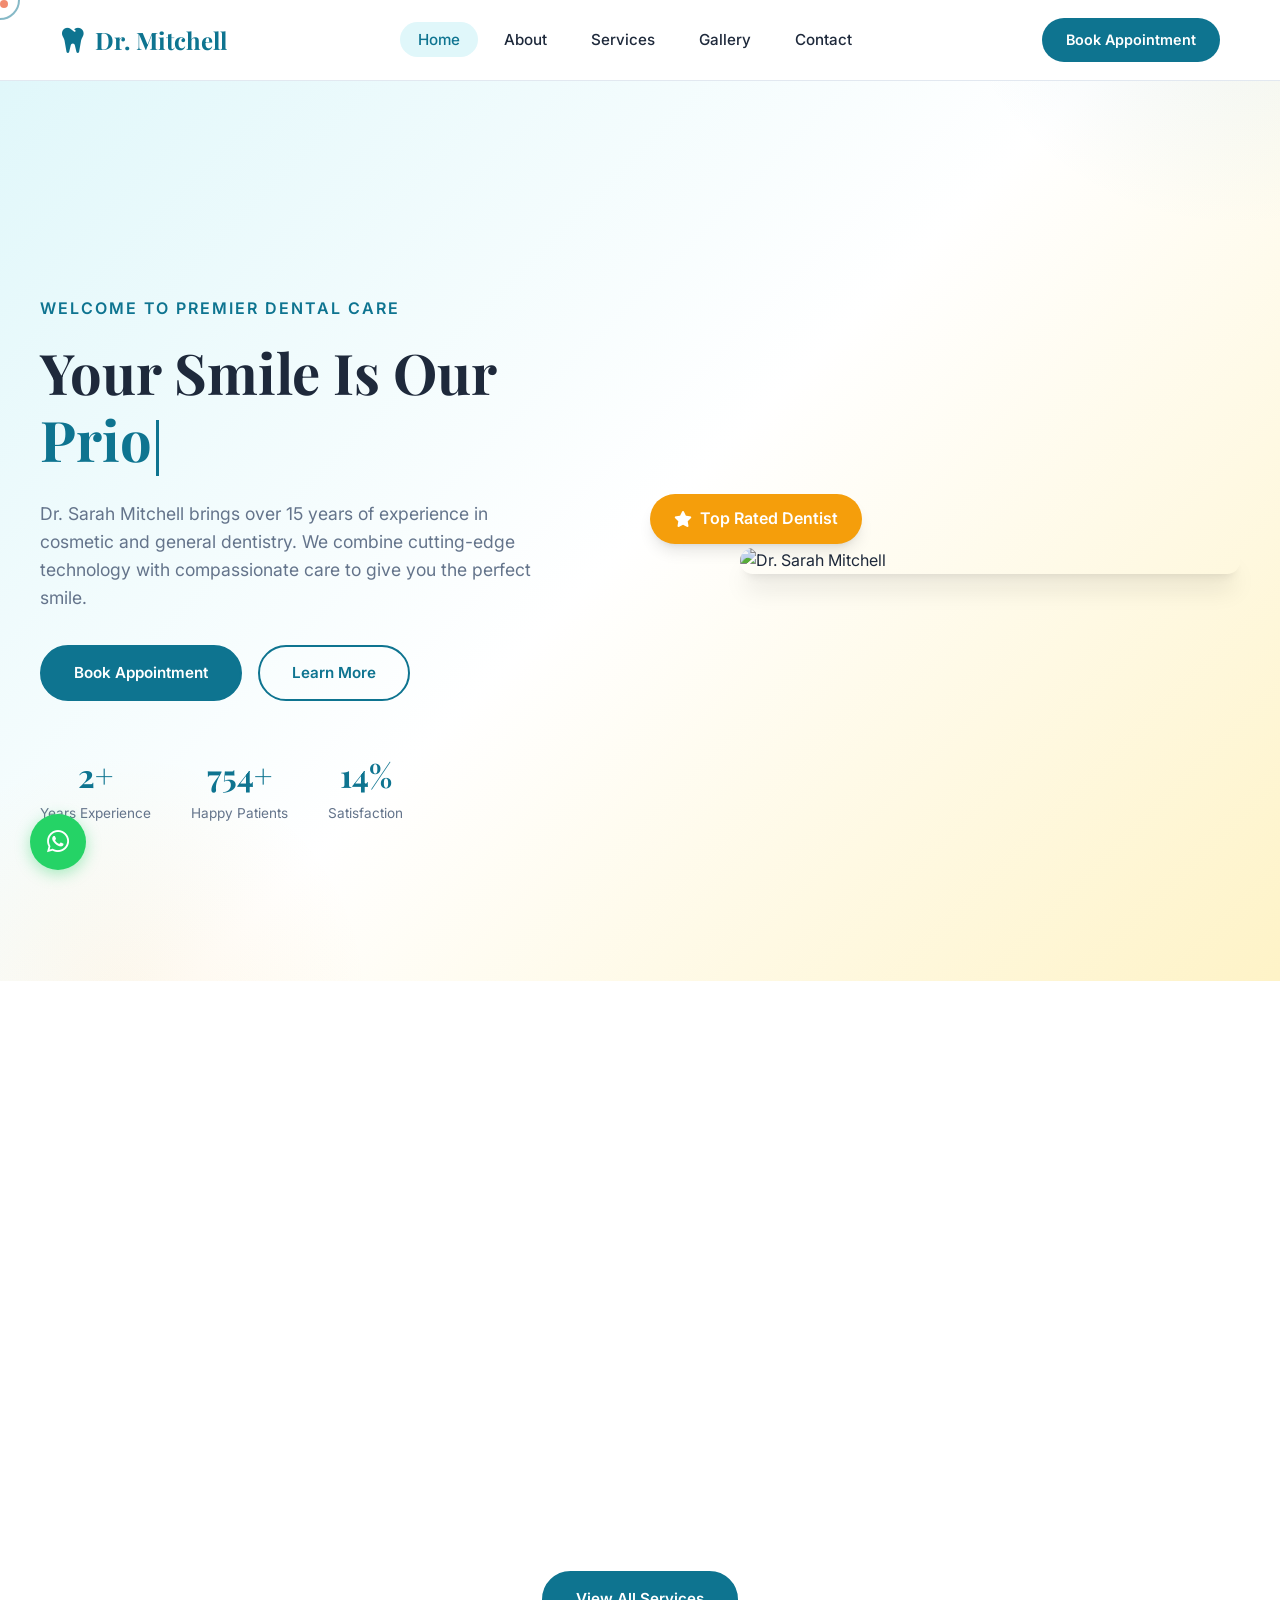
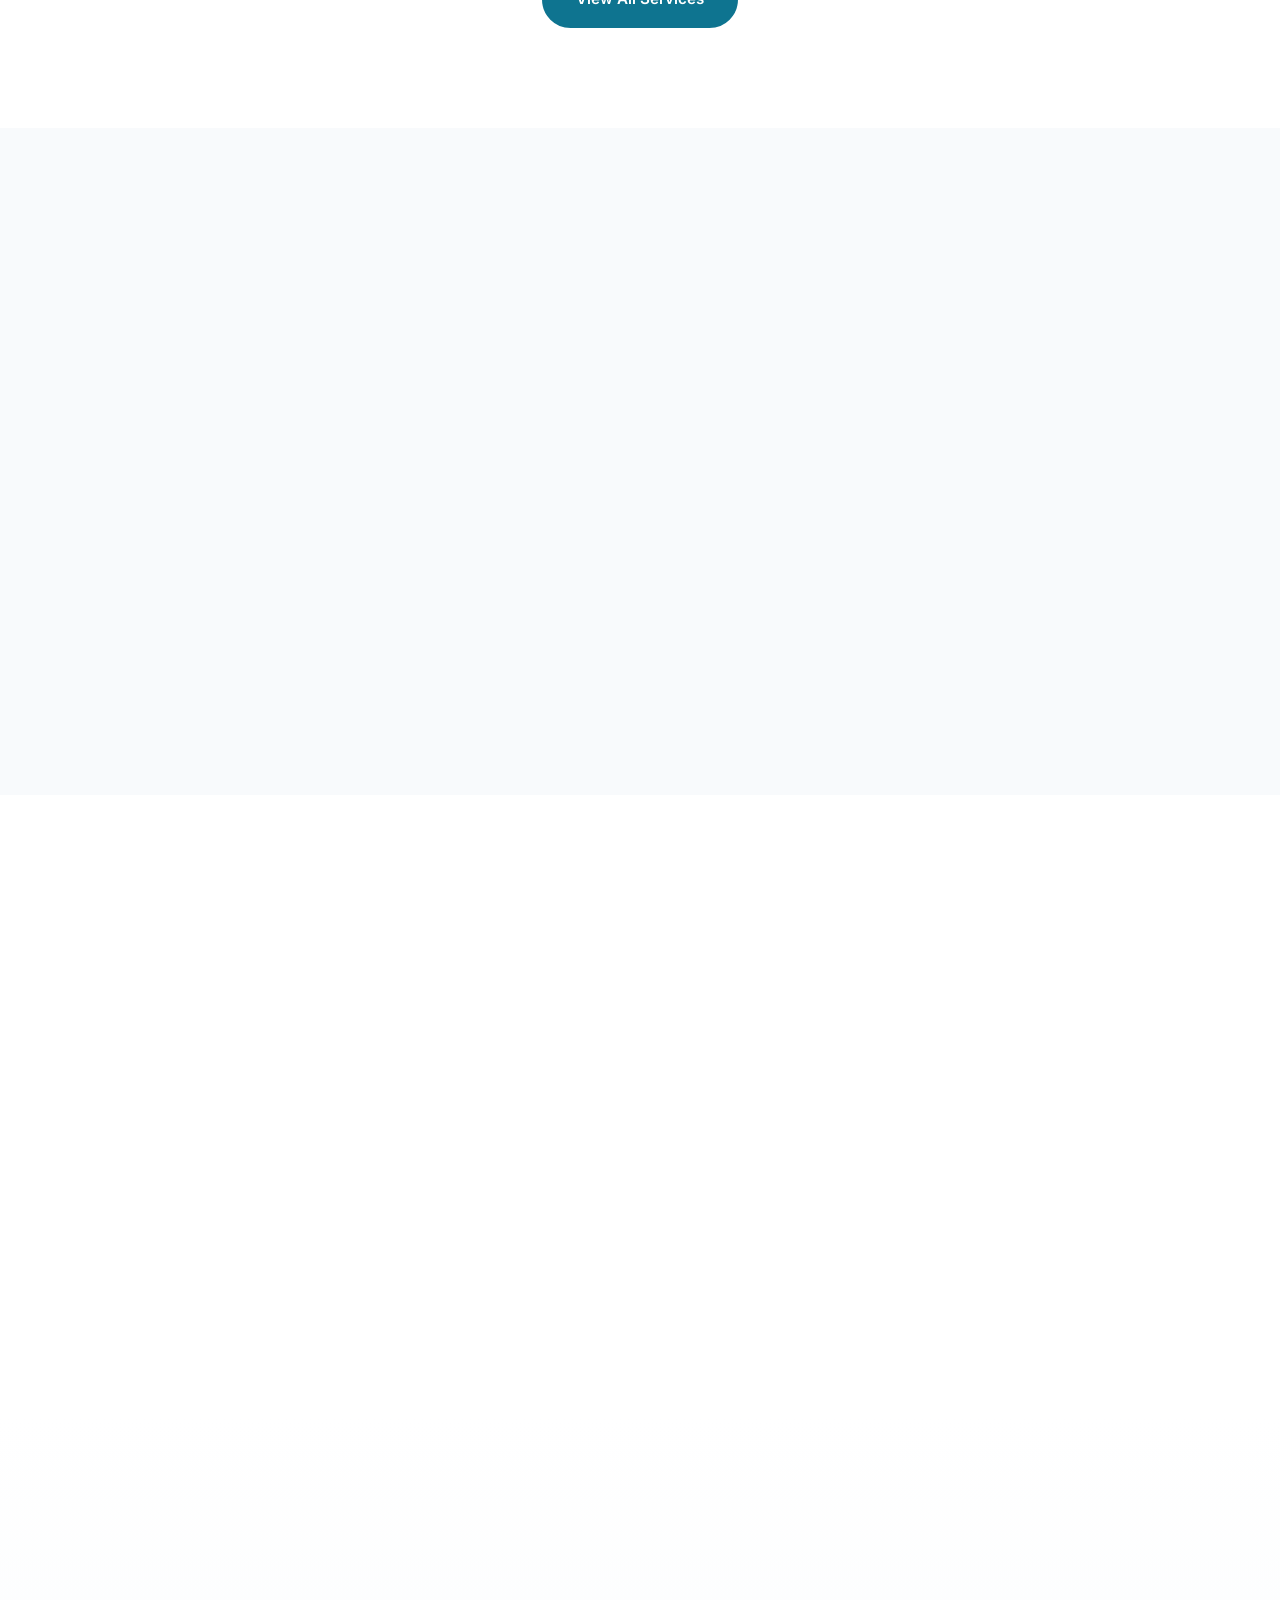
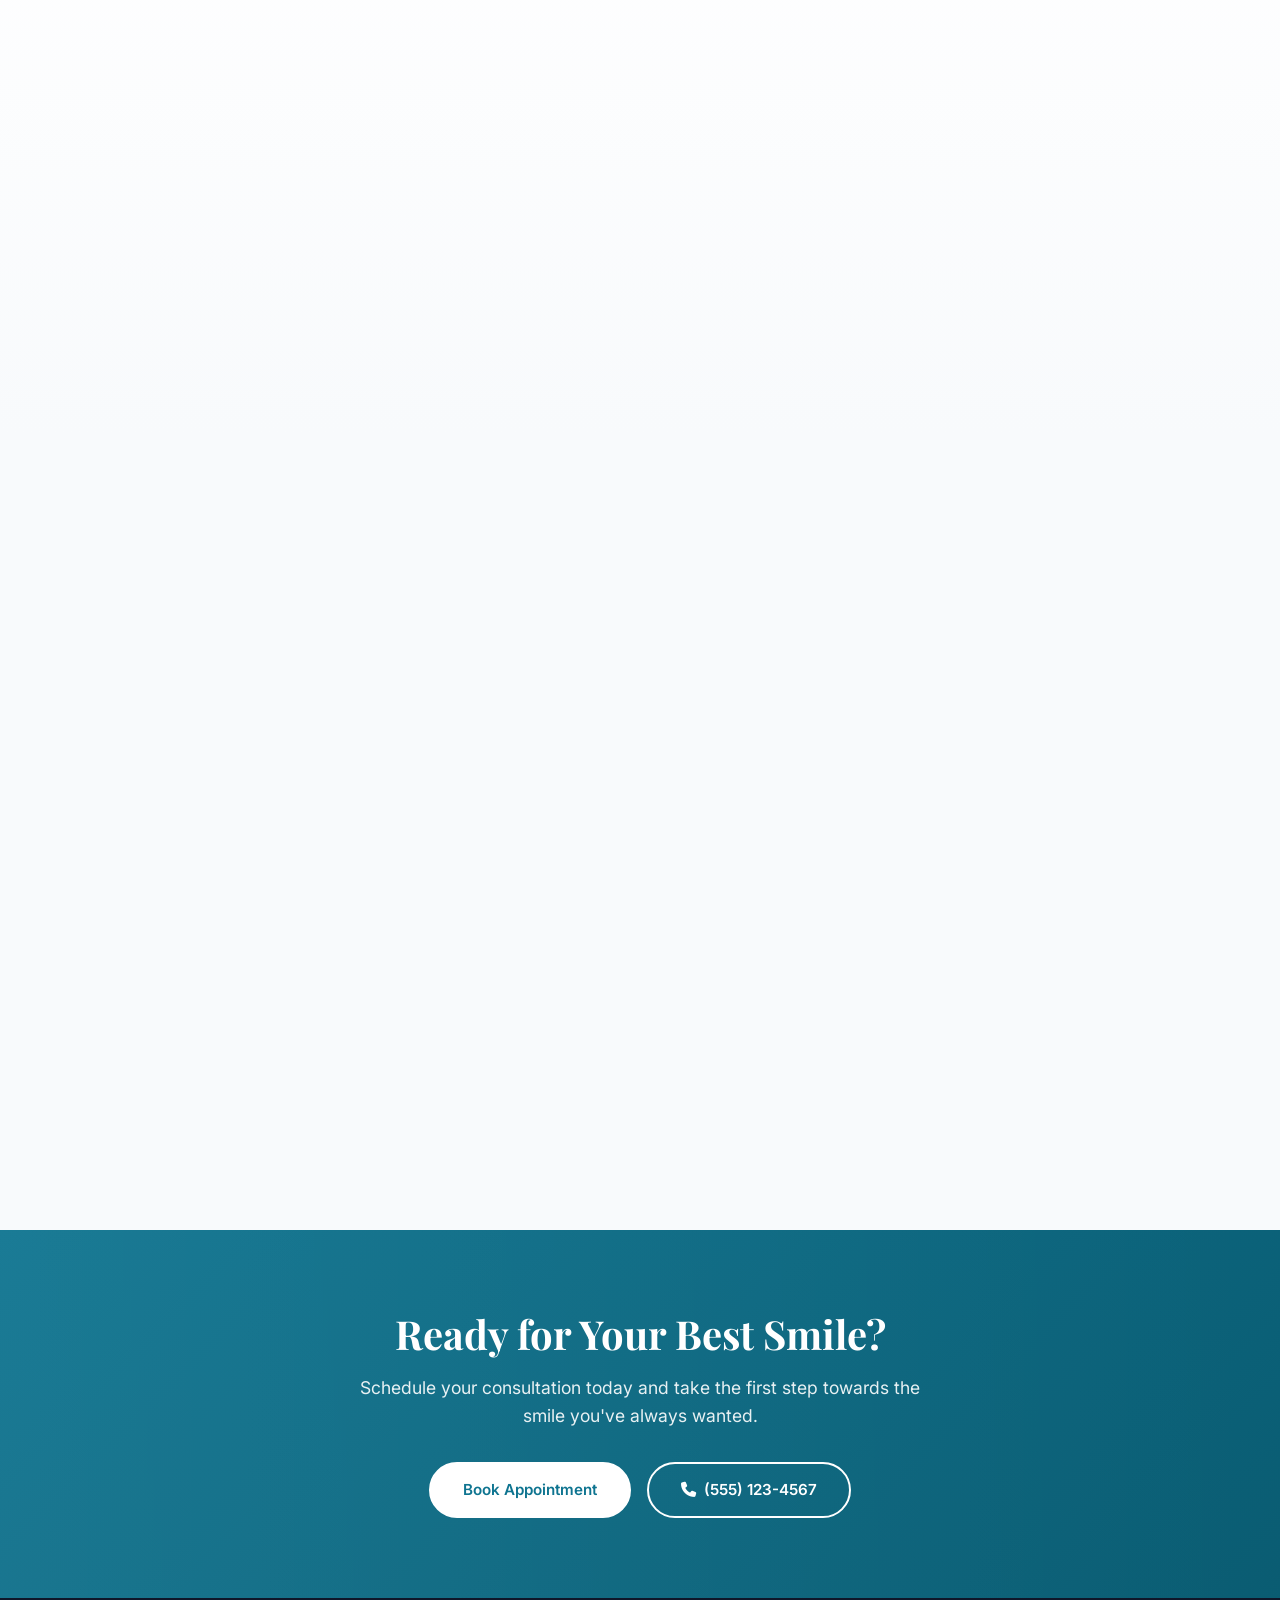
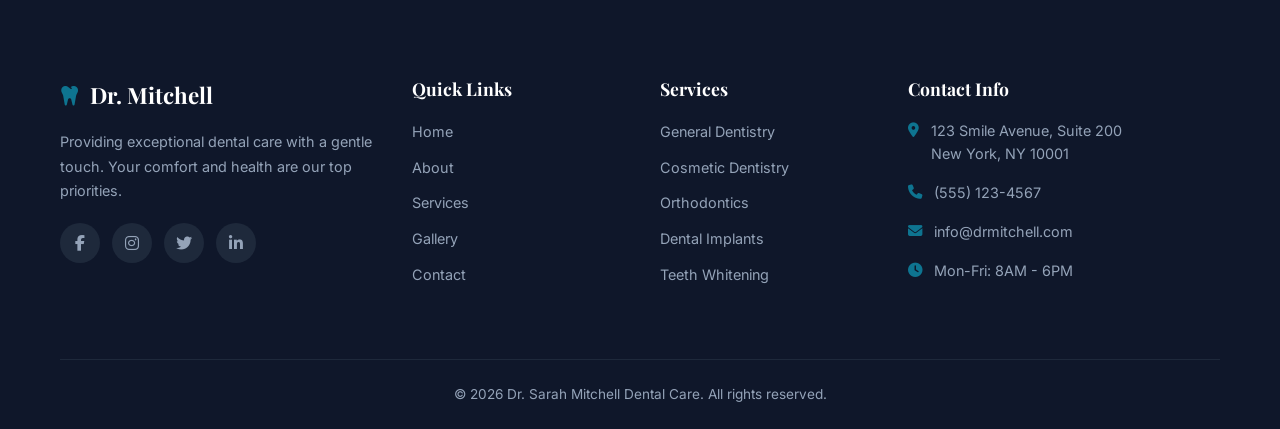
==== index.html @ 1b84cf04 "Initial website upload" ====
<!DOCTYPE html>
<html lang="en">
<head>
    <meta charset="UTF-8">
    <meta name="viewport" content="width=device-width, initial-scale=1.0">
    <title>Dr. Sarah Mitchell | Premier Dental Care</title>
    <link rel="stylesheet" href="style.css">
    <link rel="preconnect" href="https://fonts.googleapis.com">
    <link href="https://fonts.googleapis.com/css2?family=Playfair+Display:wght@400;600;700&family=Inter:wght@300;400;500;600&display=swap" rel="stylesheet">
    <link rel="stylesheet" href="https://cdnjs.cloudflare.com/ajax/libs/font-awesome/6.5.0/css/all.min.css">
</head>
<body>
    <!-- Preloader -->
    <div class="preloader" id="preloader">
        <div class="preloader-inner">
            <div class="preloader-icon">
                <i class="fas fa-tooth"></i>
            </div>
            <div class="preloader-text">Dr. Mitchell</div>
            <div class="preloader-bar"><div class="preloader-bar-fill"></div></div>
        </div>
    </div>

    <!-- Page Transition Overlay -->
    <div class="page-transition" id="pageTransition">
        <div class="transition-slice"></div>
        <div class="transition-slice"></div>
        <div class="transition-slice"></div>
        <div class="transition-slice"></div>
        <div class="transition-slice"></div>
    </div>

    <!-- Scroll Progress Bar -->
    <div class="scroll-progress" id="scrollProgress"></div>

    <!-- Custom Cursor -->
    <div class="cursor-dot" id="cursorDot"></div>
    <div class="cursor-ring" id="cursorRing"></div>

    <!-- Navigation -->
    <nav class="navbar" id="navbar">
        <div class="nav-container">
            <a href="index.html" class="logo">
                <i class="fas fa-tooth"></i>
                <span>Dr. Mitchell</span>
            </a>
            <ul class="nav-links" id="navLinks">
                <li><a href="index.html" class="active">Home</a></li>
                <li><a href="about.html">About</a></li>
                <li><a href="services.html">Services</a></li>
                <li><a href="gallery.html">Gallery</a></li>
                <li><a href="contact.html">Contact</a></li>
            </ul>
            <a href="contact.html" class="nav-btn">Book Appointment</a>
            <button class="hamburger" id="hamburger">
                <span></span>
                <span></span>
                <span></span>
            </button>
        </div>
    </nav>

    <!-- Hero Section -->
    <section class="hero">
        <div class="hero-content">
            <div class="hero-text">
                <p class="hero-subtitle">Welcome to Premier Dental Care</p>
                <h1>Your Smile Is Our <span class="highlight">Priority</span></h1>
                <p class="hero-description">Dr. Sarah Mitchell brings over 15 years of experience in cosmetic and general dentistry. We combine cutting-edge technology with compassionate care to give you the perfect smile.</p>
                <div class="hero-buttons">
                    <a href="contact.html" class="btn btn-primary">Book Appointment</a>
                    <a href="about.html" class="btn btn-outline">Learn More</a>
                </div>
                <div class="hero-stats">
                    <div class="stat">
                        <span class="stat-number">15+</span>
                        <span class="stat-label">Years Experience</span>
                    </div>
                    <div class="stat">
                        <span class="stat-number">5000+</span>
                        <span class="stat-label">Happy Patients</span>
                    </div>
                    <div class="stat">
                        <span class="stat-number">98%</span>
                        <span class="stat-label">Satisfaction</span>
                    </div>
                </div>
            </div>
            <div class="hero-image">
                <img src="https://images.unsplash.com/photo-1559839734-2b71ea197ec2?w=600&h=700&fit=crop&crop=face" alt="Dr. Sarah Mitchell">
                <div class="hero-badge">
                    <i class="fas fa-star"></i>
                    <span>Top Rated Dentist</span>
                </div>
            </div>
        </div>
    </section>

    <!-- Services Preview -->
    <section class="services-preview">
        <div class="container">
            <div class="section-header">
                <p class="section-subtitle">What We Offer</p>
                <h2>Our Dental Services</h2>
            </div>
            <div class="services-grid">
                <div class="service-card">
                    <div class="service-icon">
                        <i class="fas fa-teeth"></i>
                    </div>
                    <h3>General Dentistry</h3>
                    <p>Comprehensive check-ups, cleanings, and preventive care to keep your teeth healthy and strong.</p>
                </div>
                <div class="service-card">
                    <div class="service-icon">
                        <i class="fas fa-teeth-open"></i>
                    </div>
                    <h3>Cosmetic Dentistry</h3>
                    <p>Teeth whitening, veneers, and smile makeovers to enhance your natural beauty.</p>
                </div>
                <div class="service-card">
                    <div class="service-icon">
                        <i class="fas fa-x-ray"></i>
                    </div>
                    <h3>Orthodontics</h3>
                    <p>Invisalign and traditional braces for perfectly aligned teeth at any age.</p>
                </div>
                <div class="service-card">
                    <div class="service-icon">
                        <i class="fas fa-syringe"></i>
                    </div>
                    <h3>Dental Implants</h3>
                    <p>Permanent tooth replacement solutions that look and feel like natural teeth.</p>
                </div>
            </div>
            <div class="section-cta">
                <a href="services.html" class="btn btn-primary">View All Services</a>
            </div>
        </div>
    </section>

    <!-- About Preview -->
    <section class="about-preview">
        <div class="container">
            <div class="about-grid">
                <div class="about-images">
                    <img src="https://images.unsplash.com/photo-1612349317150-e413f6a5b16d?w=400&h=500&fit=crop&crop=face" alt="Dr. Mitchell at work" class="about-img-main">
                    <img src="https://images.unsplash.com/photo-1622253692010-333f2da6031d?w=250&h=300&fit=crop&crop=face" alt="Dental office" class="about-img-secondary">
                </div>
                <div class="about-text">
                    <p class="section-subtitle">About Dr. Mitchell</p>
                    <h2>Dedicated to Your Dental Health</h2>
                    <p>With a degree from Harvard School of Dental Medicine and extensive training in cosmetic procedures, Dr. Sarah Mitchell has been transforming smiles since 2009.</p>
                    <ul class="about-list">
                        <li><i class="fas fa-check-circle"></i> Harvard School of Dental Medicine Graduate</li>
                        <li><i class="fas fa-check-circle"></i> American Dental Association Member</li>
                        <li><i class="fas fa-check-circle"></i> Advanced Cosmetic Dentistry Certified</li>
                        <li><i class="fas fa-check-circle"></i> Invisalign Platinum Provider</li>
                    </ul>
                    <a href="about.html" class="btn btn-primary">Read Full Bio</a>
                </div>
            </div>
        </div>
    </section>

    <!-- Testimonials -->
    <section class="testimonials">
        <div class="container">
            <div class="section-header">
                <p class="section-subtitle">Patient Reviews</p>
                <h2>What Our Patients Say</h2>
            </div>
            <div class="testimonials-grid">
                <div class="testimonial-card">
                    <div class="stars">
                        <i class="fas fa-star"></i><i class="fas fa-star"></i><i class="fas fa-star"></i><i class="fas fa-star"></i><i class="fas fa-star"></i>
                    </div>
                    <p>"Dr. Mitchell completely transformed my smile. I had been self-conscious for years, and now I can't stop smiling!"</p>
                    <div class="testimonial-author">
                        <img src="https://randomuser.me/api/portraits/women/44.jpg" alt="Patient">
                        <div>
                            <strong>Emily Rodriguez</strong>
                            <span>Cosmetic Patient</span>
                        </div>
                    </div>
                </div>
                <div class="testimonial-card">
                    <div class="stars">
                        <i class="fas fa-star"></i><i class="fas fa-star"></i><i class="fas fa-star"></i><i class="fas fa-star"></i><i class="fas fa-star"></i>
                    </div>
                    <p>"The most comfortable dental experience I've ever had. The whole team is incredibly professional and caring."</p>
                    <div class="testimonial-author">
                        <img src="https://randomuser.me/api/portraits/men/32.jpg" alt="Patient">
                        <div>
                            <strong>James Thompson</strong>
                            <span>Regular Patient</span>
                        </div>
                    </div>
                </div>
                <div class="testimonial-card">
                    <div class="stars">
                        <i class="fas fa-star"></i><i class="fas fa-star"></i><i class="fas fa-star"></i><i class="fas fa-star"></i><i class="fas fa-star"></i>
                    </div>
                    <p>"My kids actually look forward to their dental visits now. Dr. Mitchell is amazing with children!"</p>
                    <div class="testimonial-author">
                        <img src="https://randomuser.me/api/portraits/women/68.jpg" alt="Patient">
                        <div>
                            <strong>Lisa Chen</strong>
                            <span>Family Patient</span>
                        </div>
                    </div>
                </div>
            </div>
        </div>
    </section>

    <!-- Why Choose Us -->
    <section class="why-choose">
        <div class="container">
            <div class="section-header">
                <p class="section-subtitle">Why Choose Us</p>
                <h2>The Dr. Mitchell Difference</h2>
            </div>
            <div class="choose-grid">
                <div class="choose-card" data-anim="slide-up">
                    <div class="choose-number">01</div>
                    <h3>Cutting-Edge Technology</h3>
                    <p>We use the latest digital X-rays, 3D imaging, and laser dentistry for precise, comfortable treatments.</p>
                </div>
                <div class="choose-card" data-anim="slide-up">
                    <div class="choose-number">02</div>
                    <h3>Painless Experience</h3>
                    <p>Advanced sedation options and gentle techniques ensure a comfortable, anxiety-free visit every time.</p>
                </div>
                <div class="choose-card" data-anim="slide-up">
                    <div class="choose-number">03</div>
                    <h3>Same-Day Treatments</h3>
                    <p>Get crowns, veneers, and other restorations in a single visit with our CEREC technology.</p>
                </div>
                <div class="choose-card" data-anim="slide-up">
                    <div class="choose-number">04</div>
                    <h3>Flexible Scheduling</h3>
                    <p>Early morning, evening, and Saturday appointments available to fit your busy lifestyle.</p>
                </div>
            </div>
        </div>
    </section>

    <!-- Before & After -->
    <section class="before-after-section">
        <div class="container">
            <div class="section-header">
                <p class="section-subtitle">Transformations</p>
                <h2>Before & After Results</h2>
            </div>
            <div class="ba-grid">
                <div class="ba-card" data-anim="zoom-in">
                    <div class="ba-slider" data-before="https://images.unsplash.com/photo-1606811971618-4486d14f3f99?w=500&h=350&fit=crop" data-after="https://images.unsplash.com/photo-1606265752439-1f18756aa5fc?w=500&h=350&fit=crop">
                        <img src="https://images.unsplash.com/photo-1606265752439-1f18756aa5fc?w=500&h=350&fit=crop" alt="After" class="ba-after">
                        <div class="ba-before-wrapper">
                            <img src="https://images.unsplash.com/photo-1606811971618-4486d14f3f99?w=500&h=350&fit=crop" alt="Before" class="ba-before">
                        </div>
                        <div class="ba-handle">
                            <div class="ba-handle-line"></div>
                            <div class="ba-handle-circle"><i class="fas fa-arrows-alt-h"></i></div>
                            <div class="ba-handle-line"></div>
                        </div>
                    </div>
                    <div class="ba-label"><span>Teeth Whitening</span></div>
                </div>
                <div class="ba-card" data-anim="zoom-in">
                    <div class="ba-slider" data-before="https://images.unsplash.com/photo-1598256989800-fe5f95da9787?w=500&h=350&fit=crop" data-after="https://images.unsplash.com/photo-1606265752439-1f18756aa5fc?w=500&h=350&fit=crop">
                        <img src="https://images.unsplash.com/photo-1606265752439-1f18756aa5fc?w=500&h=350&fit=crop" alt="After" class="ba-after">
                        <div class="ba-before-wrapper">
                            <img src="https://images.unsplash.com/photo-1598256989800-fe5f95da9787?w=500&h=350&fit=crop" alt="Before" class="ba-before">
                        </div>
                        <div class="ba-handle">
                            <div class="ba-handle-line"></div>
                            <div class="ba-handle-circle"><i class="fas fa-arrows-alt-h"></i></div>
                            <div class="ba-handle-line"></div>
                        </div>
                    </div>
                    <div class="ba-label"><span>Porcelain Veneers</span></div>
                </div>
            </div>
        </div>
    </section>

    <!-- CTA Section -->
    <section class="cta-section">
        <div class="container">
            <h2>Ready for Your Best Smile?</h2>
            <p>Schedule your consultation today and take the first step towards the smile you've always wanted.</p>
            <div class="cta-buttons">
                <a href="contact.html" class="btn btn-white">Book Appointment</a>
                <a href="tel:+15551234567" class="btn btn-outline-white"><i class="fas fa-phone"></i> (555) 123-4567</a>
            </div>
        </div>
    </section>

    <!-- Footer -->
    <footer class="footer">
        <div class="container">
            <div class="footer-grid">
                <div class="footer-col">
                    <div class="footer-logo">
                        <i class="fas fa-tooth"></i>
                        <span>Dr. Mitchell</span>
                    </div>
                    <p>Providing exceptional dental care with a gentle touch. Your comfort and health are our top priorities.</p>
                    <div class="social-links">
                        <a href="#"><i class="fab fa-facebook-f"></i></a>
                        <a href="#"><i class="fab fa-instagram"></i></a>
                        <a href="#"><i class="fab fa-twitter"></i></a>
                        <a href="#"><i class="fab fa-linkedin-in"></i></a>
                    </div>
                </div>
                <div class="footer-col">
                    <h4>Quick Links</h4>
                    <ul>
                        <li><a href="index.html">Home</a></li>
                        <li><a href="about.html">About</a></li>
                        <li><a href="services.html">Services</a></li>
                        <li><a href="gallery.html">Gallery</a></li>
                        <li><a href="contact.html">Contact</a></li>
                    </ul>
                </div>
                <div class="footer-col">
                    <h4>Services</h4>
                    <ul>
                        <li><a href="services.html">General Dentistry</a></li>
                        <li><a href="services.html">Cosmetic Dentistry</a></li>
                        <li><a href="services.html">Orthodontics</a></li>
                        <li><a href="services.html">Dental Implants</a></li>
                        <li><a href="services.html">Teeth Whitening</a></li>
                    </ul>
                </div>
                <div class="footer-col">
                    <h4>Contact Info</h4>
                    <ul class="contact-info">
                        <li><i class="fas fa-map-marker-alt"></i> 123 Smile Avenue, Suite 200<br>New York, NY 10001</li>
                        <li><i class="fas fa-phone"></i> (555) 123-4567</li>
                        <li><i class="fas fa-envelope"></i> info@drmitchell.com</li>
                        <li><i class="fas fa-clock"></i> Mon-Fri: 8AM - 6PM</li>
                    </ul>
                </div>
            </div>
            <div class="footer-bottom">
                <p>&copy; 2026 Dr. Sarah Mitchell Dental Care. All rights reserved.</p>
            </div>
        </div>
    </footer>

    <!-- Back to Top -->
    <button class="back-to-top" id="backToTop">
        <i class="fas fa-arrow-up"></i>
    </button>

    <!-- WhatsApp Float -->
    <a href="https://wa.me/15551234567" class="whatsapp-float" target="_blank">
        <i class="fab fa-whatsapp"></i>
    </a>

    <!-- Floating Particles -->
    <canvas id="particles" class="particles-canvas"></canvas>

    <script src="script.js"></script>
</body>
</html>
---- style.css ----
/* ========================================
   CSS Variables & Reset
   ======================================== */
:root {
    --primary: #0e7490;
    --primary-dark: #0a5c72;
    --primary-light: #e0f7fa;
    --accent: #f59e0b;
    --text: #1e293b;
    --text-light: #64748b;
    --white: #ffffff;
    --bg: #f8fafc;
    --bg-alt: #f1f5f9;
    --border: #e2e8f0;
    --shadow: 0 4px 6px -1px rgba(0, 0, 0, 0.1), 0 2px 4px -2px rgba(0, 0, 0, 0.1);
    --shadow-lg: 0 10px 15px -3px rgba(0, 0, 0, 0.1), 0 4px 6px -4px rgba(0, 0, 0, 0.1);
    --shadow-xl: 0 20px 25px -5px rgba(0, 0, 0, 0.1), 0 8px 10px -6px rgba(0, 0, 0, 0.1);
    --radius: 12px;
    --radius-sm: 8px;
    --transition: all 0.3s ease;
}

* {
    margin: 0;
    padding: 0;
    box-sizing: border-box;
}

html {
    scroll-behavior: smooth;
}

body {
    font-family: 'Inter', sans-serif;
    color: var(--text);
    line-height: 1.6;
    background: var(--white);
    overflow-x: hidden;
}

h1, h2, h3, h4, h5, h6 {
    font-family: 'Playfair Display', serif;
    line-height: 1.2;
}

a {
    text-decoration: none;
    color: inherit;
    transition: var(--transition);
}

img {
    max-width: 100%;
    display: block;
}

.container {
    max-width: 1200px;
    margin: 0 auto;
    padding: 0 20px;
}

.highlight {
    color: var(--primary);
}

/* ========================================
   Buttons
   ======================================== */
.btn {
    display: inline-flex;
    align-items: center;
    gap: 8px;
    padding: 14px 32px;
    border-radius: 50px;
    font-weight: 600;
    font-size: 0.95rem;
    cursor: pointer;
    transition: var(--transition);
    border: 2px solid transparent;
    font-family: 'Inter', sans-serif;
}

.btn-primary {
    background: var(--primary);
    color: var(--white);
    border-color: var(--primary);
}

.btn-primary:hover {
    background: var(--primary-dark);
    border-color: var(--primary-dark);
    transform: translateY(-2px);
    box-shadow: var(--shadow-lg);
}

.btn-outline {
    background: transparent;
    color: var(--primary);
    border-color: var(--primary);
}

.btn-outline:hover {
    background: var(--primary);
    color: var(--white);
    transform: translateY(-2px);
}

.btn-white {
    background: var(--white);
    color: var(--primary);
    border-color: var(--white);
}

.btn-white:hover {
    background: transparent;
    color: var(--white);
    transform: translateY(-2px);
}

.btn-outline-white {
    background: transparent;
    color: var(--white);
    border-color: var(--white);
}

.btn-outline-white:hover {
    background: var(--white);
    color: var(--primary);
    transform: translateY(-2px);
}

.btn-full {
    width: 100%;
    justify-content: center;
}

/* ========================================
   Navigation
   ======================================== */
.navbar {
    position: fixed;
    top: 0;
    left: 0;
    right: 0;
    z-index: 1000;
    background: rgba(255, 255, 255, 0.95);
    backdrop-filter: blur(10px);
    border-bottom: 1px solid var(--border);
    transition: var(--transition);
}

.navbar.scrolled {
    box-shadow: var(--shadow);
}

.nav-container {
    max-width: 1200px;
    margin: 0 auto;
    padding: 0 20px;
    display: flex;
    align-items: center;
    justify-content: space-between;
    height: 80px;
}

.logo {
    display: flex;
    align-items: center;
    gap: 10px;
    font-family: 'Playfair Display', serif;
    font-size: 1.5rem;
    font-weight: 700;
    color: var(--primary);
}

.logo i {
    font-size: 1.8rem;
}

.nav-links {
    display: flex;
    list-style: none;
    gap: 8px;
}

.nav-links a {
    padding: 8px 18px;
    border-radius: 50px;
    font-size: 0.95rem;
    font-weight: 500;
    color: var(--text);
}

.nav-links a:hover,
.nav-links a.active {
    background: var(--primary-light);
    color: var(--primary);
}

.nav-btn {
    padding: 10px 24px;
    background: var(--primary);
    color: var(--white) !important;
    border-radius: 50px;
    font-weight: 600;
    font-size: 0.9rem;
}

.nav-btn:hover {
    background: var(--primary-dark);
    transform: translateY(-1px);
}

.hamburger {
    display: none;
    flex-direction: column;
    gap: 5px;
    background: none;
    border: none;
    cursor: pointer;
    padding: 5px;
}

.hamburger span {
    width: 28px;
    height: 3px;
    background: var(--text);
    border-radius: 3px;
    transition: var(--transition);
}

.hamburger.active span:nth-child(1) {
    transform: rotate(45deg) translate(5px, 6px);
}

.hamburger.active span:nth-child(2) {
    opacity: 0;
}

.hamburger.active span:nth-child(3) {
    transform: rotate(-45deg) translate(5px, -6px);
}

/* ========================================
   Hero Section
   ======================================== */
.hero {
    padding: 140px 20px 80px;
    background: linear-gradient(135deg, var(--primary-light) 0%, var(--white) 50%, #fef3c7 100%);
    min-height: 100vh;
    display: flex;
    align-items: center;
}

.hero-content {
    max-width: 1200px;
    margin: 0 auto;
    display: grid;
    grid-template-columns: 1fr 1fr;
    gap: 60px;
    align-items: center;
}

.hero-subtitle {
    color: var(--primary);
    font-weight: 600;
    font-size: 1rem;
    text-transform: uppercase;
    letter-spacing: 2px;
    margin-bottom: 16px;
}

.hero-text h1 {
    font-size: 3.5rem;
    margin-bottom: 24px;
    color: var(--text);
}

.hero-description {
    font-size: 1.1rem;
    color: var(--text-light);
    margin-bottom: 32px;
    max-width: 520px;
}

.hero-buttons {
    display: flex;
    gap: 16px;
    margin-bottom: 48px;
}

.hero-stats {
    display: flex;
    gap: 40px;
}

.stat {
    text-align: center;
}

.stat-number {
    display: block;
    font-family: 'Playfair Display', serif;
    font-size: 2rem;
    font-weight: 700;
    color: var(--primary);
}

.stat-label {
    font-size: 0.85rem;
    color: var(--text-light);
}

.hero-image {
    position: relative;
}

.hero-image img {
    border-radius: 20px;
    box-shadow: var(--shadow-xl);
    width: 100%;
    max-width: 500px;
    margin-left: auto;
}

.hero-badge {
    position: absolute;
    bottom: 30px;
    left: -20px;
    background: var(--accent);
    color: var(--white);
    padding: 12px 24px;
    border-radius: 50px;
    display: flex;
    align-items: center;
    gap: 8px;
    font-weight: 600;
    box-shadow: var(--shadow-lg);
    animation: float 3s ease-in-out infinite;
}

@keyframes float {
    0%, 100% { transform: translateY(0); }
    50% { transform: translateY(-10px); }
}

/* ========================================
   Section Styles
   ======================================== */
.section-header {
    text-align: center;
    margin-bottom: 60px;
}

.section-subtitle {
    color: var(--primary);
    font-weight: 600;
    font-size: 0.9rem;
    text-transform: uppercase;
    letter-spacing: 2px;
    margin-bottom: 12px;
}

.section-header h2 {
    font-size: 2.5rem;
    color: var(--text);
}

.section-cta {
    text-align: center;
    margin-top: 48px;
}

/* ========================================
   Services Preview (Home)
   ======================================== */
.services-preview {
    padding: 100px 0;
    background: var(--white);
}

.services-grid {
    display: grid;
    grid-template-columns: repeat(4, 1fr);
    gap: 24px;
}

.service-card {
    background: var(--white);
    border: 1px solid var(--border);
    border-radius: var(--radius);
    padding: 40px 28px;
    text-align: center;
    transition: var(--transition);
}

.service-card:hover {
    transform: translateY(-8px);
    box-shadow: var(--shadow-xl);
    border-color: var(--primary);
}

.service-icon {
    width: 70px;
    height: 70px;
    border-radius: 50%;
    background: var(--primary-light);
    display: flex;
    align-items: center;
    justify-content: center;
    margin: 0 auto 20px;
    font-size: 1.5rem;
    color: var(--primary);
    transition: var(--transition);
}

.service-card:hover .service-icon {
    background: var(--primary);
    color: var(--white);
}

.service-card h3 {
    font-size: 1.2rem;
    margin-bottom: 12px;
}

.service-card p {
    font-size: 0.9rem;
    color: var(--text-light);
}

/* ========================================
   About Preview (Home)
   ======================================== */
.about-preview {
    padding: 100px 0;
    background: var(--bg);
}

.about-grid {
    display: grid;
    grid-template-columns: 1fr 1fr;
    gap: 60px;
    align-items: center;
}

.about-images {
    position: relative;
}

.about-img-main {
    border-radius: var(--radius);
    box-shadow: var(--shadow-lg);
    width: 80%;
}

.about-img-secondary {
    position: absolute;
    bottom: -30px;
    right: 0;
    border-radius: var(--radius);
    box-shadow: var(--shadow-xl);
    border: 5px solid var(--white);
    width: 55%;
}

.about-text h2 {
    font-size: 2.2rem;
    margin-bottom: 20px;
}

.about-text > p {
    color: var(--text-light);
    margin-bottom: 24px;
    font-size: 1.05rem;
}

.about-list {
    list-style: none;
    margin-bottom: 32px;
}

.about-list li {
    display: flex;
    align-items: center;
    gap: 12px;
    padding: 8px 0;
    font-size: 0.95rem;
}

.about-list li i {
    color: var(--primary);
    font-size: 1.1rem;
}

/* ========================================
   Testimonials
   ======================================== */
.testimonials {
    padding: 100px 0;
    background: var(--white);
}

.testimonials-grid {
    display: grid;
    grid-template-columns: repeat(3, 1fr);
    gap: 30px;
}

.testimonial-card {
    background: var(--white);
    border: 1px solid var(--border);
    border-radius: var(--radius);
    padding: 36px;
    transition: var(--transition);
}

.testimonial-card:hover {
    box-shadow: var(--shadow-lg);
    transform: translateY(-4px);
}

.stars {
    color: var(--accent);
    margin-bottom: 16px;
    font-size: 0.9rem;
}

.stars i {
    margin-right: 2px;
}

.testimonial-card > p {
    color: var(--text-light);
    font-style: italic;
    margin-bottom: 20px;
    font-size: 0.95rem;
}

.testimonial-author {
    display: flex;
    align-items: center;
    gap: 12px;
}

.testimonial-author img {
    width: 48px;
    height: 48px;
    border-radius: 50%;
    object-fit: cover;
}

.testimonial-author strong {
    display: block;
    font-size: 0.95rem;
}

.testimonial-author span {
    font-size: 0.8rem;
    color: var(--text-light);
}

/* ========================================
   CTA Section
   ======================================== */
.cta-section {
    padding: 80px 0;
    background: linear-gradient(135deg, var(--primary) 0%, var(--primary-dark) 100%);
    text-align: center;
    color: var(--white);
}

.cta-section h2 {
    font-size: 2.5rem;
    margin-bottom: 16px;
}

.cta-section p {
    font-size: 1.1rem;
    opacity: 0.9;
    margin-bottom: 32px;
    max-width: 600px;
    margin-left: auto;
    margin-right: auto;
}

.cta-buttons {
    display: flex;
    gap: 16px;
    justify-content: center;
    flex-wrap: wrap;
}

/* ========================================
   Footer
   ======================================== */
.footer {
    background: #0f172a;
    color: #94a3b8;
    padding: 80px 0 0;
}

.footer-grid {
    display: grid;
    grid-template-columns: 1.5fr 1fr 1fr 1.5fr;
    gap: 40px;
    padding-bottom: 60px;
    border-bottom: 1px solid #1e293b;
}

.footer-logo {
    display: flex;
    align-items: center;
    gap: 10px;
    font-family: 'Playfair Display', serif;
    font-size: 1.4rem;
    font-weight: 700;
    color: var(--white);
    margin-bottom: 16px;
}

.footer-logo i {
    color: var(--primary);
}

.footer-col p {
    font-size: 0.9rem;
    line-height: 1.7;
    margin-bottom: 20px;
}

.social-links {
    display: flex;
    gap: 12px;
}

.social-links a {
    width: 40px;
    height: 40px;
    border-radius: 50%;
    background: #1e293b;
    display: flex;
    align-items: center;
    justify-content: center;
    color: #94a3b8;
    transition: var(--transition);
}

.social-links a:hover {
    background: var(--primary);
    color: var(--white);
}

.footer-col h4 {
    color: var(--white);
    font-size: 1.1rem;
    margin-bottom: 20px;
}

.footer-col ul {
    list-style: none;
}

.footer-col ul li {
    margin-bottom: 10px;
}

.footer-col ul li a {
    font-size: 0.9rem;
    color: #94a3b8;
}

.footer-col ul li a:hover {
    color: var(--primary);
    padding-left: 5px;
}

.contact-info li {
    display: flex;
    gap: 12px;
    margin-bottom: 16px !important;
    font-size: 0.9rem;
}

.contact-info li i {
    color: var(--primary);
    margin-top: 4px;
}

.footer-bottom {
    text-align: center;
    padding: 24px 0;
    font-size: 0.85rem;
}

/* ========================================
   Page Header (Inner Pages)
   ======================================== */
.page-header {
    padding: 160px 0 80px;
    background: linear-gradient(135deg, var(--primary-light) 0%, var(--white) 100%);
    text-align: center;
}

.page-header h1 {
    font-size: 3rem;
    margin-bottom: 12px;
}

.page-header p {
    color: var(--text-light);
    font-size: 1.1rem;
}

/* ========================================
   About Page - Doctor Bio
   ======================================== */
.doctor-bio {
    padding: 100px 0;
}

.bio-grid {
    display: grid;
    grid-template-columns: 1fr 1.5fr;
    gap: 60px;
    align-items: start;
}

.bio-image img {
    border-radius: var(--radius);
    box-shadow: var(--shadow-xl);
    width: 100%;
}

.bio-content h2 {
    font-size: 2.2rem;
    margin-bottom: 8px;
}

.bio-title {
    color: var(--primary);
    font-weight: 600;
    margin-bottom: 24px;
    font-size: 1.1rem;
}

.bio-content > p {
    color: var(--text-light);
    margin-bottom: 16px;
    font-size: 1rem;
}

.bio-details {
    display: grid;
    grid-template-columns: 1fr 1fr;
    gap: 20px;
    margin-top: 32px;
}

.bio-detail {
    display: flex;
    gap: 14px;
    align-items: flex-start;
}

.bio-detail i {
    font-size: 1.3rem;
    color: var(--primary);
    margin-top: 4px;
}

.bio-detail strong {
    display: block;
    font-size: 0.95rem;
    margin-bottom: 2px;
}

.bio-detail span {
    font-size: 0.85rem;
    color: var(--text-light);
}

/* ========================================
   Team Section
   ======================================== */
.team-section {
    padding: 100px 0;
    background: var(--bg);
}

.team-grid {
    display: grid;
    grid-template-columns: repeat(4, 1fr);
    gap: 30px;
}

.team-card {
    background: var(--white);
    border-radius: var(--radius);
    overflow: hidden;
    box-shadow: var(--shadow);
    transition: var(--transition);
}

.team-card:hover {
    transform: translateY(-8px);
    box-shadow: var(--shadow-xl);
}

.team-card img {
    width: 100%;
    height: 280px;
    object-fit: cover;
}

.team-info {
    padding: 24px;
    text-align: center;
}

.team-info h3 {
    font-size: 1.15rem;
    margin-bottom: 4px;
}

.team-info > p {
    color: var(--primary);
    font-size: 0.9rem;
    margin-bottom: 12px;
}

.team-social {
    display: flex;
    gap: 8px;
    justify-content: center;
}

.team-social a {
    width: 36px;
    height: 36px;
    border-radius: 50%;
    background: var(--primary-light);
    display: flex;
    align-items: center;
    justify-content: center;
    color: var(--primary);
    font-size: 0.85rem;
}

.team-social a:hover {
    background: var(--primary);
    color: var(--white);
}

/* ========================================
   Timeline
   ======================================== */
.timeline-section {
    padding: 100px 0;
}

.timeline {
    position: relative;
    max-width: 700px;
    margin: 0 auto;
}

.timeline::before {
    content: '';
    position: absolute;
    left: 20px;
    top: 0;
    bottom: 0;
    width: 3px;
    background: var(--primary-light);
}

.timeline-item {
    position: relative;
    padding-left: 60px;
    margin-bottom: 40px;
}

.timeline-dot {
    position: absolute;
    left: 11px;
    top: 5px;
    width: 20px;
    height: 20px;
    border-radius: 50%;
    background: var(--primary);
    border: 4px solid var(--primary-light);
}

.timeline-year {
    display: inline-block;
    background: var(--primary);
    color: var(--white);
    padding: 4px 16px;
    border-radius: 50px;
    font-size: 0.85rem;
    font-weight: 600;
    margin-bottom: 8px;
}

.timeline-content h3 {
    font-size: 1.2rem;
    margin-bottom: 4px;
}

.timeline-content p {
    color: var(--text-light);
    font-size: 0.95rem;
}

/* ========================================
   Services Page - Full Details
   ======================================== */
.services-full {
    padding: 80px 0;
}

.service-detail {
    display: grid;
    grid-template-columns: 1fr 1fr;
    gap: 60px;
    align-items: center;
    margin-bottom: 80px;
    padding-bottom: 80px;
    border-bottom: 1px solid var(--border);
}

.service-detail:last-child {
    border-bottom: none;
    margin-bottom: 0;
    padding-bottom: 0;
}

.service-detail.reverse {
    direction: rtl;
}

.service-detail.reverse > * {
    direction: ltr;
}

.service-detail-img img {
    border-radius: var(--radius);
    box-shadow: var(--shadow-lg);
    width: 100%;
}

.service-detail-icon {
    width: 60px;
    height: 60px;
    border-radius: 50%;
    background: var(--primary-light);
    display: flex;
    align-items: center;
    justify-content: center;
    font-size: 1.4rem;
    color: var(--primary);
    margin-bottom: 16px;
}

.service-detail-content h2 {
    font-size: 2rem;
    margin-bottom: 16px;
}

.service-detail-content > p {
    color: var(--text-light);
    margin-bottom: 24px;
    font-size: 1rem;
}

.service-features {
    list-style: none;
    margin-bottom: 28px;
}

.service-features li {
    display: flex;
    align-items: center;
    gap: 10px;
    padding: 6px 0;
    font-size: 0.95rem;
}

.service-features li i {
    color: var(--primary);
}

/* ========================================
   Pricing Section
   ======================================== */
.pricing-section {
    padding: 100px 0;
    background: var(--bg);
}

.pricing-grid {
    display: grid;
    grid-template-columns: repeat(3, 1fr);
    gap: 30px;
}

.pricing-card {
    background: var(--white);
    border-radius: var(--radius);
    padding: 40px 32px;
    border: 1px solid var(--border);
    transition: var(--transition);
}

.pricing-card.featured {
    border-color: var(--primary);
    box-shadow: var(--shadow-lg);
    position: relative;
}

.pricing-card.featured::before {
    content: 'Popular';
    position: absolute;
    top: -12px;
    left: 50%;
    transform: translateX(-50%);
    background: var(--primary);
    color: var(--white);
    padding: 4px 20px;
    border-radius: 50px;
    font-size: 0.8rem;
    font-weight: 600;
}

.pricing-card h3 {
    font-size: 1.4rem;
    margin-bottom: 24px;
    text-align: center;
}

.pricing-card ul {
    list-style: none;
}

.pricing-card ul li {
    display: flex;
    align-items: center;
    gap: 10px;
    padding: 10px 0;
    font-size: 0.95rem;
    border-bottom: 1px solid var(--bg);
}

.pricing-card ul li:last-child {
    border-bottom: none;
}

.pricing-card ul li i {
    color: var(--primary);
}

/* ========================================
   Gallery Page
   ======================================== */
.gallery-section {
    padding: 60px 0 100px;
}

.gallery-filter {
    display: flex;
    justify-content: center;
    gap: 12px;
    margin-bottom: 40px;
    flex-wrap: wrap;
}

.filter-btn {
    padding: 10px 24px;
    border: 2px solid var(--border);
    border-radius: 50px;
    background: var(--white);
    font-size: 0.9rem;
    font-weight: 500;
    cursor: pointer;
    transition: var(--transition);
    font-family: 'Inter', sans-serif;
}

.filter-btn:hover,
.filter-btn.active {
    background: var(--primary);
    color: var(--white);
    border-color: var(--primary);
}

.gallery-grid {
    display: grid;
    grid-template-columns: repeat(3, 1fr);
    gap: 20px;
}

.gallery-item {
    position: relative;
    border-radius: var(--radius);
    overflow: hidden;
    cursor: pointer;
    aspect-ratio: 3/2;
}

.gallery-item img {
    width: 100%;
    height: 100%;
    object-fit: cover;
    transition: transform 0.5s ease;
}

.gallery-item:hover img {
    transform: scale(1.1);
}

.gallery-overlay {
    position: absolute;
    bottom: 0;
    left: 0;
    right: 0;
    background: linear-gradient(transparent, rgba(0,0,0,0.8));
    padding: 30px 20px 20px;
    color: var(--white);
    transform: translateY(100%);
    transition: transform 0.3s ease;
}

.gallery-item:hover .gallery-overlay {
    transform: translateY(0);
}

.gallery-overlay h3 {
    font-size: 1.1rem;
    margin-bottom: 4px;
}

.gallery-overlay p {
    font-size: 0.85rem;
    opacity: 0.8;
}

.gallery-item.hidden {
    display: none;
}

/* Lightbox */
.lightbox {
    display: none;
    position: fixed;
    top: 0;
    left: 0;
    width: 100%;
    height: 100%;
    background: rgba(0,0,0,0.9);
    z-index: 2000;
    align-items: center;
    justify-content: center;
}

.lightbox.active {
    display: flex;
}

.lightbox img {
    max-width: 90%;
    max-height: 85vh;
    border-radius: var(--radius-sm);
}

.lightbox-close,
.lightbox-prev,
.lightbox-next {
    position: absolute;
    background: none;
    border: none;
    color: var(--white);
    font-size: 2rem;
    cursor: pointer;
    padding: 10px;
    transition: var(--transition);
}

.lightbox-close {
    top: 20px;
    right: 30px;
    font-size: 2.5rem;
}

.lightbox-prev {
    left: 30px;
    top: 50%;
    transform: translateY(-50%);
}

.lightbox-next {
    right: 30px;
    top: 50%;
    transform: translateY(-50%);
}

.lightbox-close:hover,
.lightbox-prev:hover,
.lightbox-next:hover {
    color: var(--primary);
}

/* ========================================
   Contact Page
   ======================================== */
.contact-section {
    padding: 80px 0 100px;
}

.contact-grid {
    display: grid;
    grid-template-columns: 1.5fr 1fr;
    gap: 60px;
}

.contact-form-wrapper h2 {
    font-size: 2rem;
    margin-bottom: 8px;
}

.contact-form-wrapper > p {
    color: var(--text-light);
    margin-bottom: 32px;
}

.form-row {
    display: grid;
    grid-template-columns: 1fr 1fr;
    gap: 20px;
}

.form-group {
    margin-bottom: 20px;
}

.form-group label {
    display: block;
    font-weight: 500;
    margin-bottom: 6px;
    font-size: 0.9rem;
}

.form-group input,
.form-group select,
.form-group textarea {
    width: 100%;
    padding: 12px 16px;
    border: 2px solid var(--border);
    border-radius: var(--radius-sm);
    font-size: 0.95rem;
    font-family: 'Inter', sans-serif;
    transition: var(--transition);
    background: var(--white);
}

.form-group input:focus,
.form-group select:focus,
.form-group textarea:focus {
    outline: none;
    border-color: var(--primary);
    box-shadow: 0 0 0 3px rgba(14, 116, 144, 0.1);
}

.form-group textarea {
    resize: vertical;
}

.form-success {
    display: none;
    text-align: center;
    padding: 60px 20px;
}

.form-success.show {
    display: block;
}

.form-success i {
    font-size: 4rem;
    color: #10b981;
    margin-bottom: 16px;
}

.form-success h3 {
    font-size: 1.6rem;
    margin-bottom: 8px;
}

.form-success p {
    color: var(--text-light);
}

.contact-info-sidebar {
    display: flex;
    flex-direction: column;
    gap: 20px;
}

.info-card {
    background: var(--bg);
    border-radius: var(--radius);
    padding: 28px;
    transition: var(--transition);
}

.info-card:hover {
    box-shadow: var(--shadow);
}

.info-icon {
    width: 48px;
    height: 48px;
    border-radius: 50%;
    background: var(--primary-light);
    display: flex;
    align-items: center;
    justify-content: center;
    color: var(--primary);
    font-size: 1.1rem;
    margin-bottom: 14px;
}

.info-card h3 {
    font-size: 1.1rem;
    margin-bottom: 8px;
}

.info-card p {
    font-size: 0.9rem;
    color: var(--text-light);
}

.info-card a {
    color: var(--primary);
}

.info-card a:hover {
    text-decoration: underline;
}

.hours-table {
    width: 100%;
    font-size: 0.85rem;
}

.hours-table td {
    padding: 4px 0;
    color: var(--text-light);
}

.hours-table td:last-child {
    text-align: right;
    font-weight: 500;
    color: var(--text);
}

/* Map */
.map-section {
    padding: 0 0 80px;
}

.map-wrapper {
    border-radius: var(--radius);
    overflow: hidden;
    box-shadow: var(--shadow-lg);
}

.map-wrapper iframe {
    display: block;
}

/* ========================================
   FAQ
   ======================================== */
.faq-mini {
    padding: 80px 0;
    background: var(--bg);
}

.faq-grid {
    max-width: 800px;
    margin: 0 auto;
}

.faq-item {
    background: var(--white);
    border-radius: var(--radius-sm);
    margin-bottom: 12px;
    overflow: hidden;
    border: 1px solid var(--border);
}

.faq-question {
    width: 100%;
    padding: 20px 24px;
    display: flex;
    justify-content: space-between;
    align-items: center;
    background: none;
    border: none;
    cursor: pointer;
    font-size: 1rem;
    font-weight: 500;
    font-family: 'Inter', sans-serif;
    text-align: left;
    transition: var(--transition);
}

.faq-question:hover {
    background: var(--bg);
}

.faq-question i {
    transition: transform 0.3s ease;
    color: var(--primary);
}

.faq-item.active .faq-question i {
    transform: rotate(180deg);
}

.faq-answer {
    max-height: 0;
    overflow: hidden;
    transition: max-height 0.3s ease;
}

.faq-answer p {
    padding: 0 24px 20px;
    color: var(--text-light);
    font-size: 0.95rem;
}

.faq-item.active .faq-answer {
    max-height: 200px;
}

/* ========================================
   Preloader
   ======================================== */
.preloader {
    position: fixed;
    top: 0;
    left: 0;
    width: 100%;
    height: 100%;
    background: var(--white);
    z-index: 9999;
    display: flex;
    align-items: center;
    justify-content: center;
    transition: opacity 0.6s ease, visibility 0.6s ease;
}

.preloader.hidden {
    opacity: 0;
    visibility: hidden;
}

.preloader-inner {
    text-align: center;
}

.preloader-icon {
    font-size: 3rem;
    color: var(--primary);
    animation: preloaderPulse 1.2s ease-in-out infinite;
    margin-bottom: 16px;
}

@keyframes preloaderPulse {
    0%, 100% { transform: scale(1); opacity: 1; }
    50% { transform: scale(1.2); opacity: 0.7; }
}

.preloader-text {
    font-family: 'Playfair Display', serif;
    font-size: 1.5rem;
    font-weight: 700;
    color: var(--text);
    margin-bottom: 20px;
}

.preloader-bar {
    width: 200px;
    height: 4px;
    background: var(--border);
    border-radius: 4px;
    overflow: hidden;
    margin: 0 auto;
}

.preloader-bar-fill {
    height: 100%;
    background: linear-gradient(90deg, var(--primary), var(--accent));
    border-radius: 4px;
    animation: preloaderFill 1.8s ease forwards;
}

@keyframes preloaderFill {
    0% { width: 0; }
    100% { width: 100%; }
}

/* ========================================
   Page Transitions
   ======================================== */
.page-transition {
    position: fixed;
    top: 0;
    left: 0;
    width: 100%;
    height: 100%;
    z-index: 8888;
    display: flex;
    pointer-events: none;
}

.transition-slice {
    flex: 1;
    background: var(--primary);
    transform: scaleY(0);
    transform-origin: top;
}

.page-transition.active .transition-slice {
    animation: sliceIn 0.5s ease forwards;
}

.page-transition.active .transition-slice:nth-child(1) { animation-delay: 0s; }
.page-transition.active .transition-slice:nth-child(2) { animation-delay: 0.05s; }
.page-transition.active .transition-slice:nth-child(3) { animation-delay: 0.1s; }
.page-transition.active .transition-slice:nth-child(4) { animation-delay: 0.15s; }
.page-transition.active .transition-slice:nth-child(5) { animation-delay: 0.2s; }

@keyframes sliceIn {
    0% { transform: scaleY(0); transform-origin: top; }
    50% { transform: scaleY(1); transform-origin: top; }
    50.1% { transform-origin: bottom; }
    100% { transform: scaleY(0); transform-origin: bottom; }
}

/* ========================================
   Scroll Progress Bar
   ======================================== */
.scroll-progress {
    position: fixed;
    top: 0;
    left: 0;
    height: 4px;
    background: linear-gradient(90deg, var(--primary), var(--accent), #10b981);
    z-index: 1001;
    width: 0%;
    transition: width 0.1s linear;
    box-shadow: 0 0 10px rgba(14, 116, 144, 0.5);
}

/* ========================================
   Custom Cursor
   ======================================== */
.cursor-dot {
    width: 8px;
    height: 8px;
    background: var(--primary);
    border-radius: 50%;
    position: fixed;
    pointer-events: none;
    z-index: 9998;
    transition: transform 0.1s ease;
    mix-blend-mode: difference;
}

.cursor-ring {
    width: 40px;
    height: 40px;
    border: 2px solid var(--primary);
    border-radius: 50%;
    position: fixed;
    pointer-events: none;
    z-index: 9997;
    transition: all 0.15s ease-out;
    opacity: 0.5;
}

.cursor-ring.hover {
    width: 60px;
    height: 60px;
    border-color: var(--accent);
    opacity: 0.8;
    background: rgba(245, 158, 11, 0.1);
}

/* ========================================
   Enhanced Animations
   ======================================== */
.fade-in {
    opacity: 0;
    transform: translateY(30px);
    transition: opacity 0.6s ease, transform 0.6s ease;
}

.fade-in.visible {
    opacity: 1;
    transform: translateY(0);
}

[data-anim="slide-up"] {
    opacity: 0;
    transform: translateY(60px);
    transition: opacity 0.7s cubic-bezier(0.16, 1, 0.3, 1), transform 0.7s cubic-bezier(0.16, 1, 0.3, 1);
}

[data-anim="slide-up"].animated {
    opacity: 1;
    transform: translateY(0);
}

[data-anim="slide-left"] {
    opacity: 0;
    transform: translateX(-80px);
    transition: opacity 0.7s cubic-bezier(0.16, 1, 0.3, 1), transform 0.7s cubic-bezier(0.16, 1, 0.3, 1);
}

[data-anim="slide-left"].animated {
    opacity: 1;
    transform: translateX(0);
}

[data-anim="slide-right"] {
    opacity: 0;
    transform: translateX(80px);
    transition: opacity 0.7s cubic-bezier(0.16, 1, 0.3, 1), transform 0.7s cubic-bezier(0.16, 1, 0.3, 1);
}

[data-anim="slide-right"].animated {
    opacity: 1;
    transform: translateX(0);
}

[data-anim="zoom-in"] {
    opacity: 0;
    transform: scale(0.8);
    transition: opacity 0.7s cubic-bezier(0.16, 1, 0.3, 1), transform 0.7s cubic-bezier(0.16, 1, 0.3, 1);
}

[data-anim="zoom-in"].animated {
    opacity: 1;
    transform: scale(1);
}

[data-anim="rotate-in"] {
    opacity: 0;
    transform: rotate(-5deg) translateY(40px);
    transition: opacity 0.7s cubic-bezier(0.16, 1, 0.3, 1), transform 0.7s cubic-bezier(0.16, 1, 0.3, 1);
}

[data-anim="rotate-in"].animated {
    opacity: 1;
    transform: rotate(0) translateY(0);
}

[data-anim="flip-in"] {
    opacity: 0;
    transform: perspective(600px) rotateY(-30deg);
    transition: opacity 0.8s cubic-bezier(0.16, 1, 0.3, 1), transform 0.8s cubic-bezier(0.16, 1, 0.3, 1);
}

[data-anim="flip-in"].animated {
    opacity: 1;
    transform: perspective(600px) rotateY(0);
}

/* Text reveal animation */
.text-reveal {
    overflow: hidden;
    display: inline-block;
}

.text-reveal span {
    display: inline-block;
    transform: translateY(100%);
    transition: transform 0.8s cubic-bezier(0.16, 1, 0.3, 1);
}

.text-reveal.revealed span {
    transform: translateY(0);
}

/* Stagger children */
.stagger-children > * {
    opacity: 0;
    transform: translateY(20px);
    transition: opacity 0.5s ease, transform 0.5s ease;
}

.stagger-children.animated > *:nth-child(1) { transition-delay: 0s; opacity: 1; transform: translateY(0); }
.stagger-children.animated > *:nth-child(2) { transition-delay: 0.1s; opacity: 1; transform: translateY(0); }
.stagger-children.animated > *:nth-child(3) { transition-delay: 0.2s; opacity: 1; transform: translateY(0); }
.stagger-children.animated > *:nth-child(4) { transition-delay: 0.3s; opacity: 1; transform: translateY(0); }
.stagger-children.animated > *:nth-child(5) { transition-delay: 0.4s; opacity: 1; transform: translateY(0); }
.stagger-children.animated > *:nth-child(6) { transition-delay: 0.5s; opacity: 1; transform: translateY(0); }

/* Parallax images */
.parallax-img {
    transition: transform 0.1s linear;
    will-change: transform;
}

/* Magnetic button effect */
.btn {
    position: relative;
    overflow: hidden;
}

.btn::after {
    content: '';
    position: absolute;
    top: 50%;
    left: 50%;
    width: 0;
    height: 0;
    background: rgba(255,255,255,0.2);
    border-radius: 50%;
    transform: translate(-50%, -50%);
    transition: width 0.6s ease, height 0.6s ease;
}

.btn:hover::after {
    width: 300px;
    height: 300px;
}

/* Glowing border effect */
.service-card,
.testimonial-card,
.team-card,
.choose-card,
.pricing-card {
    position: relative;
}

.service-card::before,
.choose-card::before {
    content: '';
    position: absolute;
    top: -2px;
    left: -2px;
    right: -2px;
    bottom: -2px;
    background: linear-gradient(45deg, var(--primary), var(--accent), #10b981, var(--primary));
    border-radius: calc(var(--radius) + 2px);
    z-index: -1;
    opacity: 0;
    transition: opacity 0.4s ease;
    background-size: 300% 300%;
    animation: gradientShift 4s ease infinite;
}

.service-card:hover::before,
.choose-card:hover::before {
    opacity: 1;
}

@keyframes gradientShift {
    0% { background-position: 0% 50%; }
    50% { background-position: 100% 50%; }
    100% { background-position: 0% 50%; }
}

/* Tilt effect on hover via JS */
.tilt-card {
    transform-style: preserve-3d;
    perspective: 1000px;
}

.tilt-card .tilt-inner {
    transition: transform 0.1s ease;
    transform-style: preserve-3d;
}

/* ========================================
   Why Choose Us Section
   ======================================== */
.why-choose {
    padding: 100px 0;
    background: linear-gradient(180deg, var(--white) 0%, var(--bg) 100%);
}

.choose-grid {
    display: grid;
    grid-template-columns: repeat(4, 1fr);
    gap: 24px;
}

.choose-card {
    background: var(--white);
    border: 1px solid var(--border);
    border-radius: var(--radius);
    padding: 40px 28px;
    text-align: center;
    transition: all 0.4s cubic-bezier(0.16, 1, 0.3, 1);
    position: relative;
    overflow: hidden;
    z-index: 1;
}

.choose-card:hover {
    transform: translateY(-12px) scale(1.02);
    box-shadow: var(--shadow-xl);
    border-color: transparent;
}

.choose-number {
    font-family: 'Playfair Display', serif;
    font-size: 3rem;
    font-weight: 700;
    color: var(--primary-light);
    line-height: 1;
    margin-bottom: 16px;
    transition: var(--transition);
}

.choose-card:hover .choose-number {
    color: var(--primary);
    transform: scale(1.1);
}

.choose-card h3 {
    font-size: 1.15rem;
    margin-bottom: 12px;
}

.choose-card p {
    font-size: 0.9rem;
    color: var(--text-light);
}

/* ========================================
   Before & After Section
   ======================================== */
.before-after-section {
    padding: 100px 0;
    background: var(--bg);
}

.ba-grid {
    display: grid;
    grid-template-columns: repeat(2, 1fr);
    gap: 30px;
}

.ba-card {
    border-radius: var(--radius);
    overflow: hidden;
    box-shadow: var(--shadow-lg);
}

.ba-slider {
    position: relative;
    overflow: hidden;
    cursor: col-resize;
    aspect-ratio: 500/350;
}

.ba-slider img {
    width: 100%;
    height: 100%;
    object-fit: cover;
    display: block;
}

.ba-before-wrapper {
    position: absolute;
    top: 0;
    left: 0;
    width: 50%;
    height: 100%;
    overflow: hidden;
}

.ba-before {
    position: absolute;
    top: 0;
    left: 0;
    width: 200%;
    max-width: none;
}

.ba-handle {
    position: absolute;
    top: 0;
    left: 50%;
    width: 4px;
    height: 100%;
    display: flex;
    flex-direction: column;
    align-items: center;
    justify-content: center;
    transform: translateX(-50%);
    z-index: 2;
}

.ba-handle-line {
    flex: 1;
    width: 3px;
    background: var(--white);
    box-shadow: 0 0 6px rgba(0,0,0,0.4);
}

.ba-handle-circle {
    width: 44px;
    height: 44px;
    border-radius: 50%;
    background: var(--white);
    display: flex;
    align-items: center;
    justify-content: center;
    color: var(--primary);
    font-size: 1rem;
    box-shadow: 0 2px 10px rgba(0,0,0,0.3);
    flex-shrink: 0;
}

.ba-label {
    padding: 16px 24px;
    background: var(--white);
    text-align: center;
}

.ba-label span {
    font-weight: 600;
    color: var(--text);
}

/* ========================================
   Back to Top Button
   ======================================== */
.back-to-top {
    position: fixed;
    bottom: 30px;
    right: 30px;
    width: 50px;
    height: 50px;
    border-radius: 50%;
    background: var(--primary);
    color: var(--white);
    border: none;
    cursor: pointer;
    font-size: 1.1rem;
    display: flex;
    align-items: center;
    justify-content: center;
    box-shadow: var(--shadow-lg);
    z-index: 999;
    opacity: 0;
    visibility: hidden;
    transform: translateY(20px);
    transition: all 0.4s cubic-bezier(0.16, 1, 0.3, 1);
}

.back-to-top.visible {
    opacity: 1;
    visibility: visible;
    transform: translateY(0);
}

.back-to-top:hover {
    background: var(--primary-dark);
    transform: translateY(-4px);
    box-shadow: var(--shadow-xl);
}

/* ========================================
   WhatsApp Float
   ======================================== */
.whatsapp-float {
    position: fixed;
    bottom: 30px;
    left: 30px;
    width: 56px;
    height: 56px;
    border-radius: 50%;
    background: #25d366;
    color: var(--white);
    display: flex;
    align-items: center;
    justify-content: center;
    font-size: 1.6rem;
    box-shadow: 0 4px 15px rgba(37, 211, 102, 0.4);
    z-index: 999;
    animation: whatsappPulse 2s ease-in-out infinite;
}

.whatsapp-float:hover {
    transform: scale(1.1);
    box-shadow: 0 6px 20px rgba(37, 211, 102, 0.6);
}

@keyframes whatsappPulse {
    0%, 100% { box-shadow: 0 4px 15px rgba(37, 211, 102, 0.4); }
    50% { box-shadow: 0 4px 25px rgba(37, 211, 102, 0.7); }
}

/* ========================================
   Particles Canvas
   ======================================== */
.particles-canvas {
    position: fixed;
    top: 0;
    left: 0;
    width: 100%;
    height: 100%;
    pointer-events: none;
    z-index: 0;
    opacity: 0.3;
}

/* Ensure content is above particles */
.navbar, .hero, .services-preview, .about-preview, .testimonials,
.why-choose, .before-after-section, .cta-section, .footer,
.page-header, .doctor-bio, .team-section, .timeline-section,
.services-full, .pricing-section, .gallery-section, .contact-section,
.map-section, .faq-mini {
    position: relative;
    z-index: 1;
}

/* ========================================
   Enhanced Hero
   ======================================== */
.hero {
    position: relative;
    overflow: hidden;
}

.hero::before {
    content: '';
    position: absolute;
    top: -50%;
    right: -20%;
    width: 600px;
    height: 600px;
    border-radius: 50%;
    background: radial-gradient(circle, rgba(14, 116, 144, 0.08) 0%, transparent 70%);
    animation: heroOrb1 15s ease-in-out infinite;
}

.hero::after {
    content: '';
    position: absolute;
    bottom: -30%;
    left: -10%;
    width: 500px;
    height: 500px;
    border-radius: 50%;
    background: radial-gradient(circle, rgba(245, 158, 11, 0.08) 0%, transparent 70%);
    animation: heroOrb2 12s ease-in-out infinite;
}

@keyframes heroOrb1 {
    0%, 100% { transform: translate(0, 0); }
    50% { transform: translate(-40px, 40px); }
}

@keyframes heroOrb2 {
    0%, 100% { transform: translate(0, 0); }
    50% { transform: translate(30px, -30px); }
}

.hero-content {
    position: relative;
    z-index: 2;
}

/* Typed cursor blink */
.typed-cursor {
    display: inline-block;
    width: 3px;
    height: 1em;
    background: var(--primary);
    margin-left: 4px;
    animation: blink 0.8s step-end infinite;
    vertical-align: text-bottom;
}

@keyframes blink {
    0%, 100% { opacity: 1; }
    50% { opacity: 0; }
}

/* Enhanced section headers with line decoration */
.section-header h2 {
    position: relative;
    display: inline-block;
}

.section-header h2::after {
    content: '';
    position: absolute;
    bottom: -10px;
    left: 50%;
    transform: translateX(-50%);
    width: 60px;
    height: 3px;
    background: linear-gradient(90deg, var(--primary), var(--accent));
    border-radius: 3px;
}

/* Enhanced CTA with animated bg */
.cta-section {
    position: relative;
    overflow: hidden;
}

.cta-section::before {
    content: '';
    position: absolute;
    top: 0;
    left: -100%;
    width: 200%;
    height: 100%;
    background: linear-gradient(90deg, transparent, rgba(255,255,255,0.05), transparent);
    animation: ctaSweep 8s linear infinite;
}

@keyframes ctaSweep {
    0% { transform: translateX(-50%); }
    100% { transform: translateX(50%); }
}

/* Smooth image hover zoom on all images */
.about-img-main,
.about-img-secondary,
.bio-image img,
.team-card img {
    transition: transform 0.6s cubic-bezier(0.16, 1, 0.3, 1);
}

.about-images:hover .about-img-main,
.bio-image:hover img,
.team-card:hover img {
    transform: scale(1.05);
}

/* ========================================
   Responsive Design
   ======================================== */
@media (max-width: 1024px) {
    .hero-text h1 {
        font-size: 2.8rem;
    }

    .services-grid,
    .choose-grid {
        grid-template-columns: repeat(2, 1fr);
    }

    .team-grid {
        grid-template-columns: repeat(2, 1fr);
    }

    .footer-grid {
        grid-template-columns: repeat(2, 1fr);
    }

    .service-detail {
        grid-template-columns: 1fr;
        gap: 30px;
    }

    .service-detail.reverse {
        direction: ltr;
    }

    .cursor-dot, .cursor-ring {
        display: none !important;
    }
}

@media (max-width: 768px) {
    .nav-links,
    .nav-btn {
        display: none;
    }

    .hamburger {
        display: flex;
    }

    .nav-links.active {
        display: flex;
        flex-direction: column;
        position: absolute;
        top: 80px;
        left: 0;
        right: 0;
        background: var(--white);
        padding: 20px;
        box-shadow: var(--shadow-lg);
        border-top: 1px solid var(--border);
    }

    .nav-links.active a {
        padding: 14px 20px;
        width: 100%;
    }

    .hero-content {
        grid-template-columns: 1fr;
        text-align: center;
    }

    .hero-text h1 {
        font-size: 2.2rem;
    }

    .hero-description {
        margin-left: auto;
        margin-right: auto;
    }

    .hero-buttons {
        justify-content: center;
    }

    .hero-stats {
        justify-content: center;
    }

    .hero-image {
        order: -1;
    }

    .hero-image img {
        margin: 0 auto;
        max-width: 350px;
    }

    .hero-badge {
        left: 50%;
        transform: translateX(-50%);
        bottom: -10px;
    }

    @keyframes float {
        0%, 100% { transform: translateX(-50%) translateY(0); }
        50% { transform: translateX(-50%) translateY(-10px); }
    }

    .section-header h2 {
        font-size: 2rem;
    }

    .about-grid {
        grid-template-columns: 1fr;
    }

    .about-images {
        text-align: center;
    }

    .about-img-main {
        width: 100%;
    }

    .about-img-secondary {
        display: none;
    }

    .testimonials-grid {
        grid-template-columns: 1fr;
    }

    .ba-grid {
        grid-template-columns: 1fr;
    }

    .bio-grid {
        grid-template-columns: 1fr;
    }

    .bio-details {
        grid-template-columns: 1fr;
    }

    .gallery-grid {
        grid-template-columns: repeat(2, 1fr);
    }

    .contact-grid {
        grid-template-columns: 1fr;
    }

    .form-row {
        grid-template-columns: 1fr;
    }

    .pricing-grid {
        grid-template-columns: 1fr;
    }

    .page-header h1 {
        font-size: 2.2rem;
    }

    .cta-section h2 {
        font-size: 1.8rem;
    }

    .footer-grid {
        grid-template-columns: 1fr;
    }
}

@media (max-width: 480px) {
    .hero-text h1 {
        font-size: 1.8rem;
    }

    .hero-buttons {
        flex-direction: column;
        align-items: center;
    }

    .hero-stats {
        flex-direction: column;
        gap: 20px;
    }

    .services-grid,
    .choose-grid {
        grid-template-columns: 1fr;
    }

    .gallery-grid {
        grid-template-columns: 1fr;
    }

    .team-grid {
        grid-template-columns: 1fr;
    }

    .cursor-dot, .cursor-ring {
        display: none !important;
    }
}
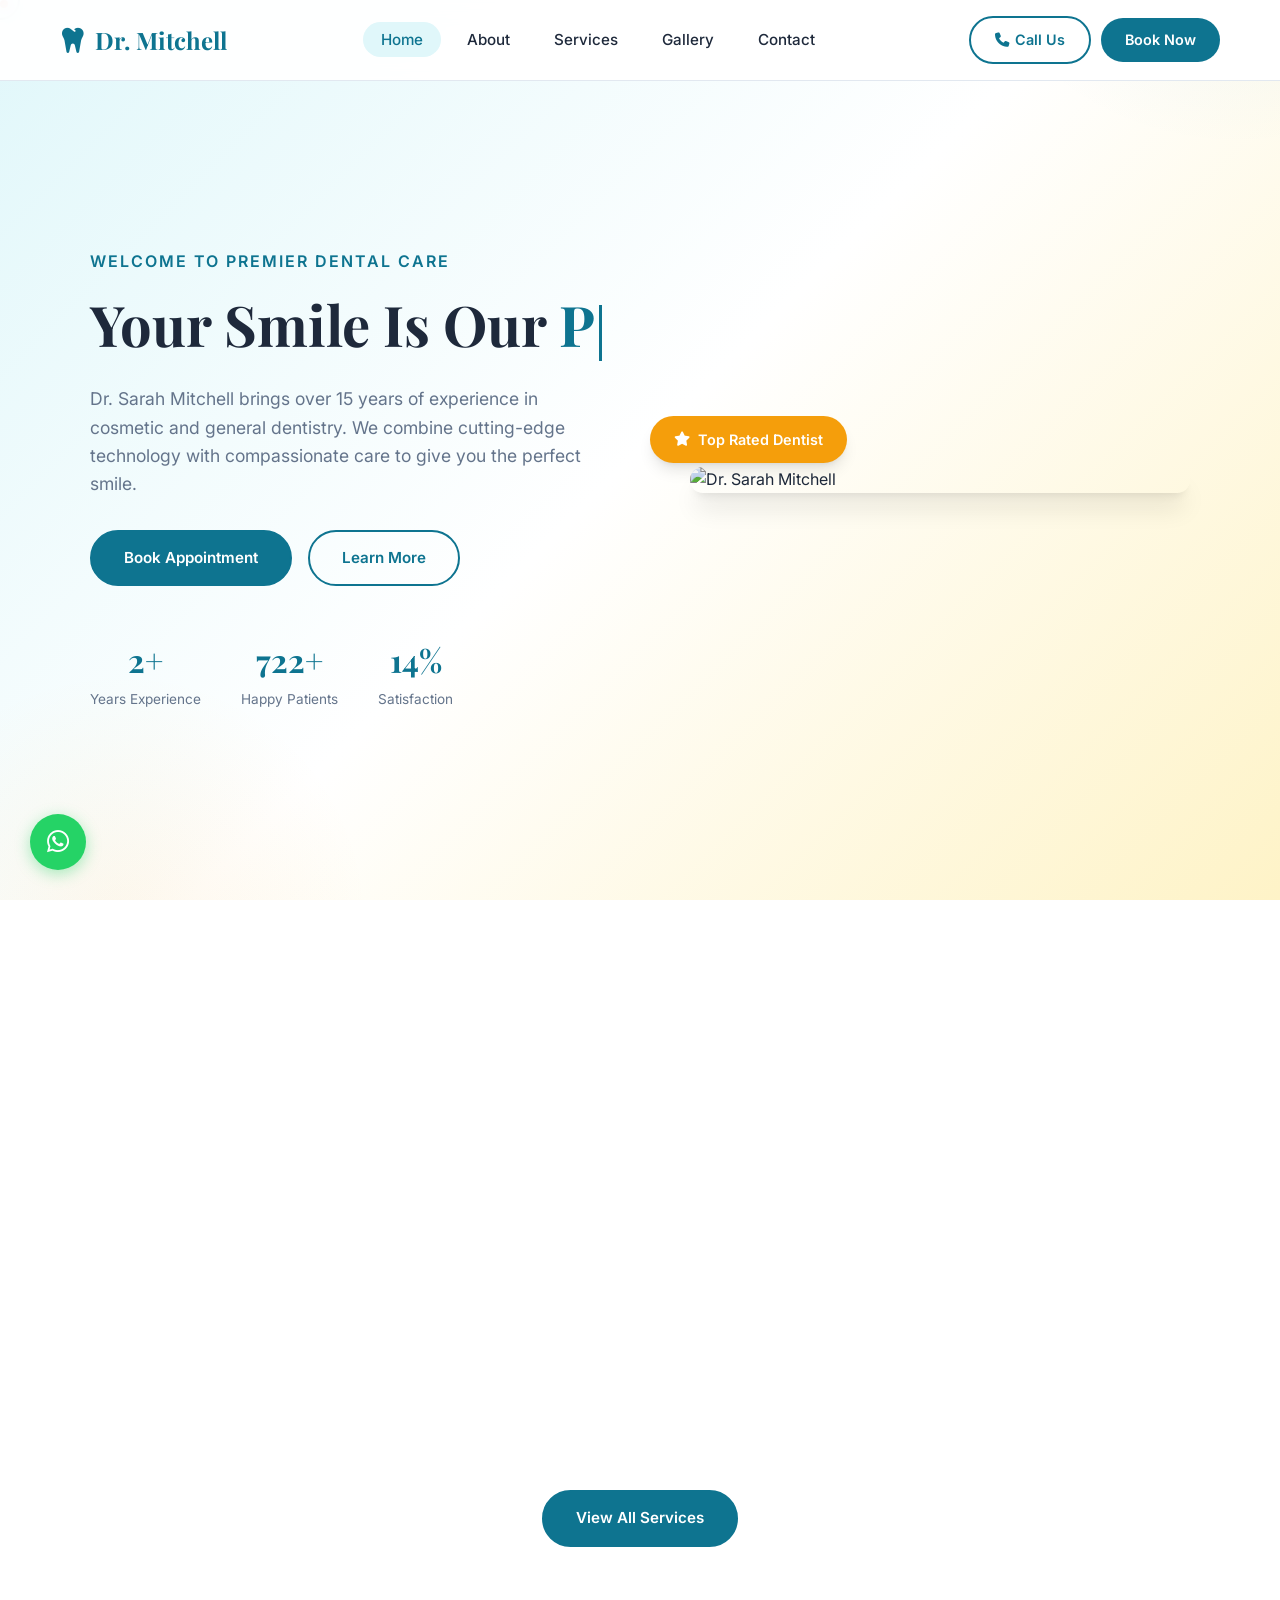
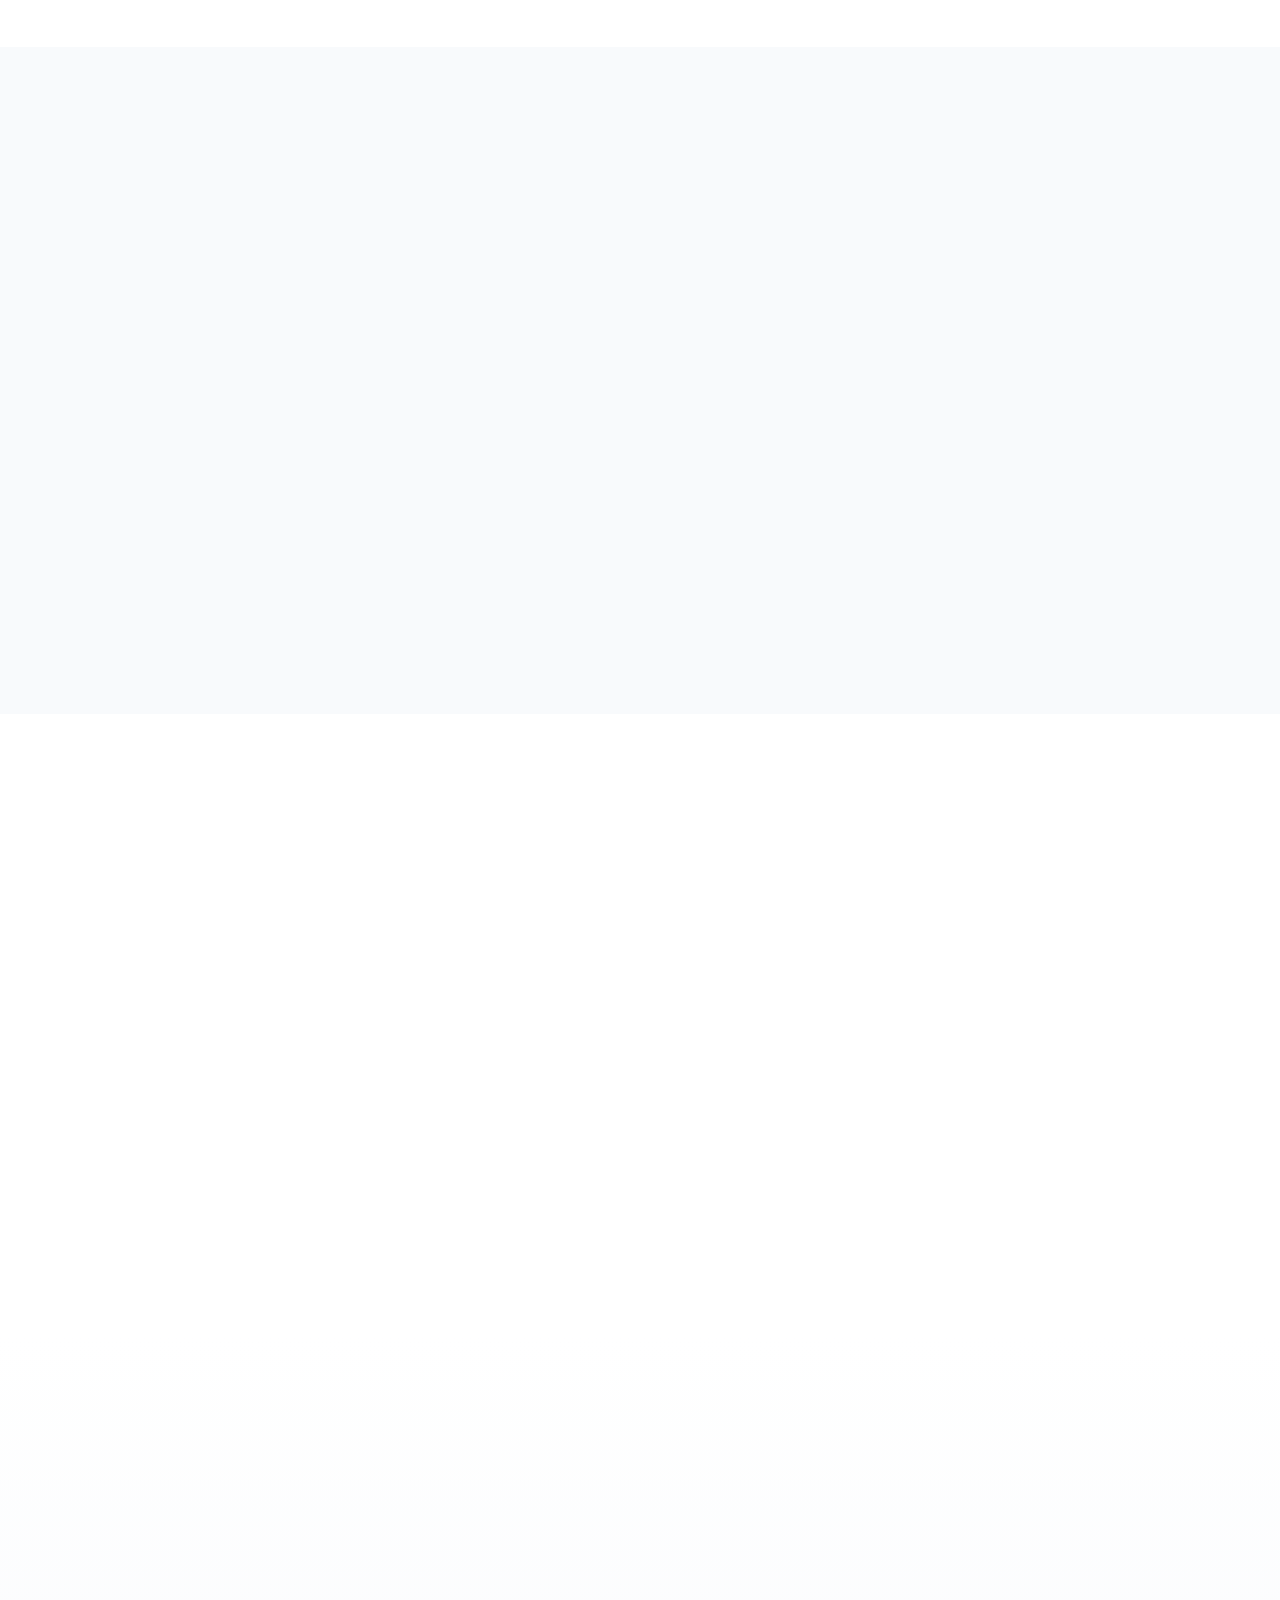
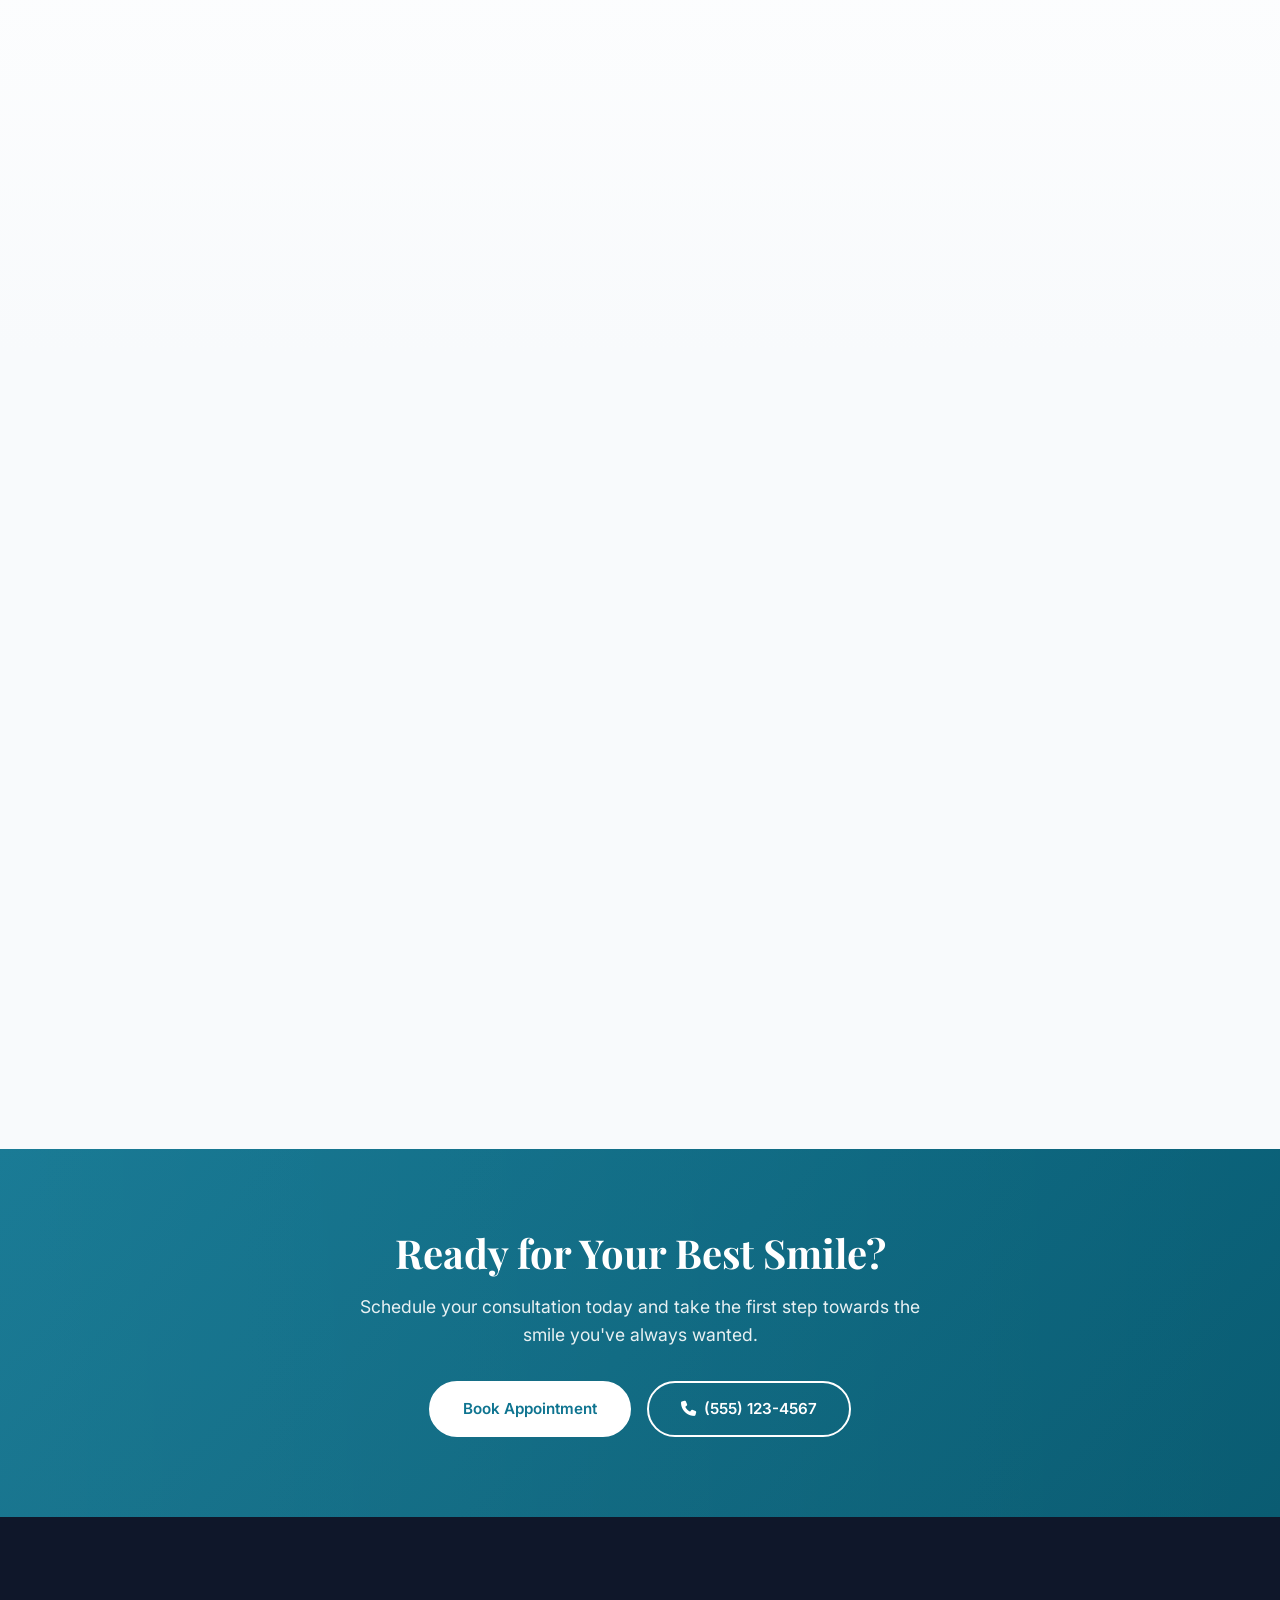
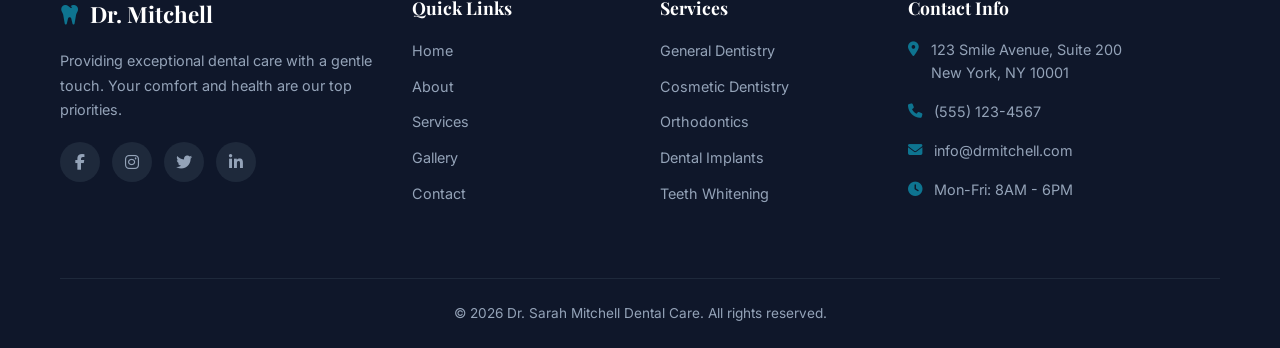
==== commit f6ea20c0: "updated website" ====
--- a/index.html
+++ b/index.html
@@ -50,8 +50,13 @@
                 <li><a href="services.html">Services</a></li>
                 <li><a href="gallery.html">Gallery</a></li>
                 <li><a href="contact.html">Contact</a></li>
+                <li class="nav-mobile-btns"><a href="tel:+15551234567" class="nav-call-btn"><i class="fas fa-phone"></i> Call Us</a></li>
+                <li class="nav-mobile-btns"><a href="contact.html" class="nav-book-btn"><i class="fas fa-calendar-check"></i> Book Now</a></li>
             </ul>
-            <a href="contact.html" class="nav-btn">Book Appointment</a>
+            <div class="nav-action-btns">
+                <a href="tel:+15551234567" class="nav-btn nav-btn-call"><i class="fas fa-phone"></i> Call Us</a>
+                <a href="contact.html" class="nav-btn">Book Now</a>
+            </div>
             <button class="hamburger" id="hamburger">
                 <span></span>
                 <span></span>
--- a/style.css
+++ b/style.css
@@ -28,6 +28,8 @@
 
 html {
     scroll-behavior: smooth;
+    overflow-x: hidden;
+    width: 100%;
 }
 
 body {
@@ -36,6 +38,14 @@
     line-height: 1.6;
     background: var(--white);
     overflow-x: hidden;
+    -webkit-text-size-adjust: 100%;
+    width: 100%;
+    min-height: 100vh;
+}
+
+section, footer {
+    overflow-x: hidden;
+    max-width: 100vw;
 }
 
 h1, h2, h3, h4, h5, h6 {
@@ -79,6 +89,8 @@
     transition: var(--transition);
     border: 2px solid transparent;
     font-family: 'Inter', sans-serif;
+    -webkit-tap-highlight-color: transparent;
+    overflow: hidden;
 }
 
 .btn-primary {
@@ -143,7 +155,7 @@
     top: 0;
     left: 0;
     right: 0;
-    z-index: 1000;
+    z-index: 99999;
     background: rgba(255, 255, 255, 0.95);
     backdrop-filter: blur(10px);
     border-bottom: 1px solid var(--border);
@@ -162,6 +174,7 @@
     align-items: center;
     justify-content: space-between;
     height: 80px;
+    position: relative;
 }
 
 .logo {
@@ -198,6 +211,12 @@
     color: var(--primary);
 }
 
+.nav-action-btns {
+    display: flex;
+    align-items: center;
+    gap: 10px;
+}
+
 .nav-btn {
     padding: 10px 24px;
     background: var(--primary);
@@ -205,11 +224,30 @@
     border-radius: 50px;
     font-weight: 600;
     font-size: 0.9rem;
+    display: inline-flex;
+    align-items: center;
+    gap: 6px;
+    white-space: nowrap;
 }
 
 .nav-btn:hover {
     background: var(--primary-dark);
     transform: translateY(-1px);
+}
+
+.nav-btn-call {
+    background: transparent;
+    color: var(--primary) !important;
+    border: 2px solid var(--primary);
+}
+
+.nav-btn-call:hover {
+    background: var(--primary);
+    color: var(--white) !important;
+}
+
+.nav-mobile-btns {
+    display: none;
 }
 
 .hamburger {
@@ -219,7 +257,9 @@
     background: none;
     border: none;
     cursor: pointer;
-    padding: 5px;
+    padding: 10px;
+    z-index: 1001;
+    -webkit-tap-highlight-color: transparent;
 }
 
 .hamburger span {
@@ -336,8 +376,10 @@
     align-items: center;
     gap: 8px;
     font-weight: 600;
+    font-size: 0.9rem;
     box-shadow: var(--shadow-lg);
     animation: float 3s ease-in-out infinite;
+    z-index: 3;
 }
 
 @keyframes float {
@@ -1720,7 +1762,6 @@
 /* Magnetic button effect */
 .btn {
     position: relative;
-    overflow: hidden;
 }
 
 .btn::after {
@@ -2027,7 +2068,7 @@
 }
 
 /* Ensure content is above particles */
-.navbar, .hero, .services-preview, .about-preview, .testimonials,
+.hero, .services-preview, .about-preview, .testimonials,
 .why-choose, .before-after-section, .cta-section, .footer,
 .page-header, .doctor-bio, .team-section, .timeline-section,
 .services-full, .pricing-section, .gallery-section, .contact-section,
@@ -2154,8 +2195,18 @@
 }
 
 /* ========================================
+   Global Mobile Helpers
+   ======================================== */
+.btn {
+    text-align: center;
+    max-width: 100%;
+}
+
+/* ========================================
    Responsive Design
    ======================================== */
+
+/* ---------- Tablet (1024px) ---------- */
 @media (max-width: 1024px) {
     .hero-text h1 {
         font-size: 2.8rem;
@@ -2170,8 +2221,13 @@
         grid-template-columns: repeat(2, 1fr);
     }
 
+    .testimonials-grid {
+        grid-template-columns: 1fr 1fr;
+    }
+
     .footer-grid {
         grid-template-columns: repeat(2, 1fr);
+        gap: 30px;
     }
 
     .service-detail {
@@ -2183,74 +2239,261 @@
         direction: ltr;
     }
 
+    .pricing-grid {
+        grid-template-columns: 1fr 1fr;
+    }
+
     .cursor-dot, .cursor-ring {
         display: none !important;
     }
-}
-
+
+    .hero {
+        padding: 120px 20px 60px;
+        min-height: auto;
+    }
+
+    .hero-content {
+        gap: 40px;
+    }
+
+    .hero-image img {
+        max-width: 400px;
+    }
+
+    .services-preview,
+    .about-preview,
+    .testimonials,
+    .why-choose,
+    .before-after-section,
+    .doctor-bio,
+    .team-section,
+    .timeline-section,
+    .pricing-section {
+        padding: 70px 0;
+    }
+
+    .section-header {
+        margin-bottom: 40px;
+    }
+
+    .contact-grid {
+        grid-template-columns: 1fr;
+        gap: 40px;
+    }
+}
+
+/* ---------- Mobile Landscape / Small Tablet (768px) ---------- */
 @media (max-width: 768px) {
-    .nav-links,
-    .nav-btn {
+    /* --- Navigation --- */
+    .navbar {
+        backdrop-filter: none;
+        background: var(--white);
+    }
+
+    .nav-container {
+        height: 64px;
+        padding: 0 16px;
+    }
+
+    .logo {
+        font-size: 1.3rem;
+    }
+
+    .logo i {
+        font-size: 1.5rem;
+    }
+
+    .nav-action-btns {
         display: none;
+    }
+
+    .nav-mobile-btns {
+        display: block !important;
     }
 
     .hamburger {
         display: flex;
     }
 
-    .nav-links.active {
-        display: flex;
+    .nav-links {
+        display: none;
         flex-direction: column;
         position: absolute;
-        top: 80px;
+        top: 100%;
         left: 0;
         right: 0;
-        background: var(--white);
-        padding: 20px;
-        box-shadow: var(--shadow-lg);
+        width: 100%;
+        background: #ffffff;
+        padding: 8px 0 12px;
+        gap: 0;
         border-top: 1px solid var(--border);
-    }
-
-    .nav-links.active a {
+        box-shadow: 0 8px 30px rgba(0, 0, 0, 0.15);
+        z-index: 1000;
+    }
+
+    .nav-links.active {
+        display: flex !important;
+    }
+
+    .nav-links li {
+        width: 100%;
+        list-style: none;
+    }
+
+    .nav-links a {
+        display: block;
         padding: 14px 20px;
         width: 100%;
+        border-radius: 0;
+        font-size: 1rem;
+        color: var(--text);
+        border-bottom: 1px solid var(--border);
+    }
+
+    .nav-links li:last-child a {
+        border-bottom: none;
+    }
+
+    .nav-links a:hover,
+    .nav-links a.active {
+        background: var(--primary-light);
+        color: var(--primary);
+    }
+
+    .nav-mobile-btns {
+        padding: 4px 16px;
+    }
+
+    .nav-mobile-btns a.nav-call-btn {
+        display: flex;
+        align-items: center;
+        justify-content: center;
+        gap: 8px;
+        padding: 12px 20px;
+        background: transparent;
+        color: var(--primary) !important;
+        border: 2px solid var(--primary);
+        border-radius: 50px;
+        font-weight: 600;
+        font-size: 0.95rem;
+        text-align: center;
+        border-bottom: none;
+    }
+
+    .nav-mobile-btns a.nav-book-btn {
+        display: flex;
+        align-items: center;
+        justify-content: center;
+        gap: 8px;
+        padding: 12px 20px;
+        background: var(--primary);
+        color: var(--white) !important;
+        border-radius: 50px;
+        font-weight: 600;
+        font-size: 0.95rem;
+        text-align: center;
+        border-bottom: none;
+    }
+
+    .nav-mobile-btns a.nav-book-btn:hover {
+        background: var(--primary-dark);
+    }
+
+    .nav-mobile-btns a.nav-call-btn:hover {
+        background: var(--primary);
+        color: var(--white) !important;
+    }
+
+    /* --- Hero --- */
+    .hero {
+        padding: 100px 16px 50px;
+        min-height: auto;
+    }
+
+    .hero::before,
+    .hero::after {
+        display: none;
     }
 
     .hero-content {
         grid-template-columns: 1fr;
         text-align: center;
+        gap: 24px;
+        padding: 0;
     }
 
     .hero-text h1 {
-        font-size: 2.2rem;
+        font-size: 2rem;
+        word-break: break-word;
+        overflow-wrap: break-word;
+    }
+
+    .hero-subtitle {
+        font-size: 0.85rem;
+        letter-spacing: 1.5px;
     }
 
     .hero-description {
         margin-left: auto;
         margin-right: auto;
+        font-size: 0.95rem;
+        max-width: 100%;
+        margin-bottom: 24px;
+        padding: 0 8px;
+        word-wrap: break-word;
     }
 
     .hero-buttons {
         justify-content: center;
+        flex-wrap: wrap;
+        gap: 12px;
+        margin-bottom: 28px;
+        padding: 0 10px;
+    }
+
+    .hero-buttons .btn {
+        padding: 12px 24px;
+        font-size: 0.9rem;
+        width: 100%;
+        min-width: unset;
+        justify-content: center;
     }
 
     .hero-stats {
         justify-content: center;
+        gap: 24px;
+        flex-wrap: wrap;
+    }
+
+    .stat-number {
+        font-size: 1.6rem;
+    }
+
+    .stat-label {
+        font-size: 0.78rem;
     }
 
     .hero-image {
         order: -1;
+        display: flex;
+        justify-content: center;
+        overflow: visible;
     }
 
     .hero-image img {
         margin: 0 auto;
-        max-width: 350px;
+        max-width: 250px;
+        width: 65%;
     }
 
     .hero-badge {
         left: 50%;
         transform: translateX(-50%);
-        bottom: -10px;
+        bottom: -14px;
+        font-size: 0.8rem;
+        padding: 8px 16px;
+        gap: 6px;
+        white-space: nowrap;
     }
 
     @keyframes float {
@@ -2258,100 +2501,739 @@
         50% { transform: translateX(-50%) translateY(-10px); }
     }
 
+    /* --- Section Headers --- */
+    .section-header {
+        margin-bottom: 32px;
+    }
+
     .section-header h2 {
-        font-size: 2rem;
-    }
-
-    .about-grid {
-        grid-template-columns: 1fr;
-    }
-
-    .about-images {
-        text-align: center;
-    }
-
-    .about-img-main {
-        width: 100%;
-    }
-
-    .about-img-secondary {
-        display: none;
-    }
-
-    .testimonials-grid {
-        grid-template-columns: 1fr;
-    }
-
-    .ba-grid {
-        grid-template-columns: 1fr;
-    }
-
-    .bio-grid {
-        grid-template-columns: 1fr;
-    }
-
-    .bio-details {
-        grid-template-columns: 1fr;
-    }
-
-    .gallery-grid {
-        grid-template-columns: repeat(2, 1fr);
-    }
-
-    .contact-grid {
-        grid-template-columns: 1fr;
-    }
-
-    .form-row {
-        grid-template-columns: 1fr;
-    }
-
-    .pricing-grid {
-        grid-template-columns: 1fr;
-    }
-
-    .page-header h1 {
-        font-size: 2.2rem;
-    }
-
-    .cta-section h2 {
-        font-size: 1.8rem;
-    }
-
-    .footer-grid {
-        grid-template-columns: 1fr;
-    }
-}
-
-@media (max-width: 480px) {
-    .hero-text h1 {
-        font-size: 1.8rem;
-    }
-
-    .hero-buttons {
-        flex-direction: column;
-        align-items: center;
-    }
-
-    .hero-stats {
-        flex-direction: column;
-        gap: 20px;
-    }
-
+        font-size: 1.75rem;
+        padding-bottom: 12px;
+    }
+
+    .section-subtitle {
+        font-size: 0.8rem;
+    }
+
+    /* --- Container --- */
+    .container {
+        padding: 0 16px;
+    }
+
+    /* --- Sections padding --- */
+    .services-preview,
+    .about-preview,
+    .testimonials,
+    .why-choose,
+    .before-after-section,
+    .doctor-bio,
+    .team-section,
+    .timeline-section,
+    .pricing-section {
+        padding: 60px 0;
+    }
+
+    .services-full {
+        padding: 40px 0;
+    }
+
+    .gallery-section {
+        padding: 40px 0 60px;
+    }
+
+    .contact-section {
+        padding: 40px 0 60px;
+    }
+
+    .faq-mini {
+        padding: 60px 0;
+    }
+
+    /* --- Services Grid --- */
     .services-grid,
     .choose-grid {
         grid-template-columns: 1fr;
-    }
-
+        gap: 16px;
+    }
+
+    .service-card {
+        padding: 28px 20px;
+    }
+
+    .service-card h3 {
+        font-size: 1.1rem;
+    }
+
+    .section-cta {
+        margin-top: 32px;
+    }
+
+    .section-cta .btn {
+        width: 100%;
+        justify-content: center;
+    }
+
+    /* --- About Grid --- */
+    .about-grid {
+        grid-template-columns: 1fr;
+        gap: 30px;
+    }
+
+    .about-images {
+        text-align: center;
+    }
+
+    .about-img-main {
+        width: 100%;
+        max-width: 100%;
+    }
+
+    .about-img-secondary {
+        display: none;
+    }
+
+    .about-text h2 {
+        font-size: 1.75rem;
+    }
+
+    .about-text > p {
+        font-size: 0.95rem;
+    }
+
+    .about-list li {
+        font-size: 0.9rem;
+        gap: 10px;
+    }
+
+    .about-text .btn {
+        width: 100%;
+        justify-content: center;
+    }
+
+    /* --- Testimonials --- */
+    .testimonials-grid {
+        grid-template-columns: 1fr;
+        gap: 16px;
+    }
+
+    .testimonial-card {
+        padding: 24px 20px;
+    }
+
+    .testimonial-card > p {
+        font-size: 0.9rem;
+    }
+
+    /* --- Why Choose Us --- */
+    .choose-card {
+        padding: 28px 20px;
+    }
+
+    .choose-number {
+        font-size: 2.5rem;
+    }
+
+    .choose-card h3 {
+        font-size: 1.05rem;
+    }
+
+    /* --- Before & After --- */
+    .ba-grid {
+        grid-template-columns: 1fr;
+        gap: 20px;
+    }
+
+    .ba-handle-circle {
+        width: 36px;
+        height: 36px;
+        font-size: 0.85rem;
+    }
+
+    .ba-label {
+        padding: 12px 16px;
+    }
+
+    /* --- CTA Section --- */
+    .cta-section {
+        padding: 50px 0;
+    }
+
+    .cta-section h2 {
+        font-size: 1.6rem;
+        padding: 0 10px;
+    }
+
+    .cta-section p {
+        font-size: 0.95rem;
+        padding: 0 10px;
+        margin-bottom: 24px;
+    }
+
+    .cta-buttons {
+        flex-direction: column;
+        align-items: center;
+        gap: 12px;
+        padding: 0 20px;
+    }
+
+    .cta-buttons .btn {
+        width: 100%;
+        justify-content: center;
+        padding: 14px 20px;
+        font-size: 0.95rem;
+    }
+
+    /* --- Page Header (inner pages) --- */
+    .page-header {
+        padding: 110px 0 50px;
+    }
+
+    .page-header h1 {
+        font-size: 2rem;
+    }
+
+    .page-header p {
+        font-size: 0.95rem;
+        padding: 0 10px;
+    }
+
+    /* --- Doctor Bio --- */
+    .bio-grid {
+        grid-template-columns: 1fr;
+        gap: 30px;
+    }
+
+    .bio-content h2 {
+        font-size: 1.75rem;
+    }
+
+    .bio-details {
+        grid-template-columns: 1fr;
+        gap: 16px;
+    }
+
+    /* --- Team --- */
+    .team-grid {
+        grid-template-columns: 1fr 1fr;
+        gap: 16px;
+    }
+
+    .team-card img {
+        height: 200px;
+    }
+
+    .team-info {
+        padding: 16px;
+    }
+
+    .team-info h3 {
+        font-size: 1rem;
+    }
+
+    /* --- Timeline --- */
+    .timeline-item {
+        padding-left: 50px;
+    }
+
+    .timeline-content h3 {
+        font-size: 1.05rem;
+    }
+
+    /* --- Services Full --- */
+    .service-detail {
+        grid-template-columns: 1fr;
+        gap: 24px;
+        margin-bottom: 50px;
+        padding-bottom: 50px;
+    }
+
+    .service-detail-content h2 {
+        font-size: 1.6rem;
+    }
+
+    .service-detail-content .btn {
+        width: 100%;
+        justify-content: center;
+    }
+
+    /* --- Pricing --- */
+    .pricing-grid {
+        grid-template-columns: 1fr;
+        gap: 16px;
+    }
+
+    .pricing-card {
+        padding: 28px 20px;
+    }
+
+    /* --- Gallery --- */
+    .gallery-grid {
+        grid-template-columns: repeat(2, 1fr);
+        gap: 12px;
+    }
+
+    .gallery-filter {
+        gap: 8px;
+        margin-bottom: 24px;
+        padding: 0 4px;
+    }
+
+    .filter-btn {
+        padding: 8px 16px;
+        font-size: 0.82rem;
+    }
+
+    /* --- Lightbox --- */
+    .lightbox img {
+        max-width: 95%;
+        max-height: 75vh;
+    }
+
+    .lightbox-close {
+        top: 12px;
+        right: 16px;
+        font-size: 2rem;
+    }
+
+    .lightbox-prev {
+        left: 8px;
+        font-size: 1.5rem;
+    }
+
+    .lightbox-next {
+        right: 8px;
+        font-size: 1.5rem;
+    }
+
+    /* --- Contact --- */
+    .contact-grid {
+        grid-template-columns: 1fr;
+        gap: 30px;
+    }
+
+    .contact-form-wrapper h2 {
+        font-size: 1.6rem;
+    }
+
+    .form-row {
+        grid-template-columns: 1fr;
+        gap: 0;
+    }
+
+    .form-group input,
+    .form-group select,
+    .form-group textarea {
+        padding: 12px 14px;
+        font-size: 16px; /* prevents iOS zoom */
+    }
+
+    .contact-form .btn {
+        width: 100%;
+        justify-content: center;
+    }
+
+    /* --- FAQ --- */
+    .faq-question {
+        padding: 16px;
+        font-size: 0.92rem;
+        gap: 10px;
+    }
+
+    .faq-answer p {
+        padding: 0 16px 16px;
+        font-size: 0.88rem;
+    }
+
+    /* --- Map --- */
+    .map-section {
+        padding: 0 0 40px;
+    }
+
+    .map-wrapper iframe {
+        height: 280px;
+    }
+
+    /* --- Footer --- */
+    .footer {
+        padding: 50px 0 0;
+    }
+
+    .footer-grid {
+        grid-template-columns: 1fr;
+        gap: 30px;
+        padding-bottom: 30px;
+    }
+
+    .footer-logo {
+        font-size: 1.2rem;
+    }
+
+    .footer-col h4 {
+        font-size: 1rem;
+        margin-bottom: 14px;
+    }
+
+    .social-links {
+        gap: 10px;
+    }
+
+    .footer-bottom {
+        padding: 16px 0;
+        font-size: 0.8rem;
+    }
+
+    /* --- Floating elements --- */
+    .back-to-top {
+        width: 44px;
+        height: 44px;
+        bottom: 20px;
+        right: 16px;
+        font-size: 1rem;
+    }
+
+    .whatsapp-float {
+        width: 48px;
+        height: 48px;
+        bottom: 20px;
+        left: 16px;
+        font-size: 1.4rem;
+    }
+
+    /* --- Preloader --- */
+    .preloader-icon {
+        font-size: 2.4rem;
+    }
+
+    .preloader-text {
+        font-size: 1.25rem;
+    }
+
+    .preloader-bar {
+        width: 160px;
+    }
+
+    /* --- Scroll Progress --- */
+    .scroll-progress {
+        height: 3px;
+    }
+}
+
+/* ---------- Small Mobile (480px) ---------- */
+@media (max-width: 480px) {
+    .hero {
+        padding: 90px 12px 40px;
+    }
+
+    .hero-text h1 {
+        font-size: 1.65rem;
+        line-height: 1.25;
+    }
+
+    .hero-subtitle {
+        font-size: 0.75rem;
+        margin-bottom: 10px;
+    }
+
+    .hero-description {
+        font-size: 0.9rem;
+        margin-bottom: 20px;
+    }
+
+    .hero-buttons {
+        flex-direction: column;
+        align-items: stretch;
+        gap: 10px;
+    }
+
+    .hero-buttons .btn {
+        width: 100%;
+        min-width: unset;
+        padding: 12px 16px;
+        font-size: 0.88rem;
+        justify-content: center;
+    }
+
+    .hero-stats {
+        flex-direction: row;
+        gap: 16px;
+        justify-content: center;
+    }
+
+    .stat-number {
+        font-size: 1.4rem;
+    }
+
+    .stat-label {
+        font-size: 0.72rem;
+    }
+
+    .hero-image img {
+        max-width: 220px;
+        width: 65%;
+    }
+
+    .hero-badge {
+        font-size: 0.78rem;
+        padding: 8px 14px;
+    }
+
+    /* --- Container --- */
+    .container {
+        padding: 0 12px;
+    }
+
+    /* --- Section headers --- */
+    .section-header h2 {
+        font-size: 1.5rem;
+    }
+
+    .section-subtitle {
+        font-size: 0.75rem;
+    }
+
+    /* --- Section padding --- */
+    .services-preview,
+    .about-preview,
+    .testimonials,
+    .why-choose,
+    .before-after-section,
+    .doctor-bio,
+    .team-section,
+    .timeline-section,
+    .pricing-section {
+        padding: 44px 0;
+    }
+
+    /* --- Cards --- */
+    .service-card,
+    .choose-card,
+    .testimonial-card,
+    .pricing-card {
+        padding: 22px 16px;
+    }
+
+    .service-icon {
+        width: 56px;
+        height: 56px;
+        font-size: 1.2rem;
+        margin-bottom: 14px;
+    }
+
+    .service-card h3,
+    .choose-card h3 {
+        font-size: 1rem;
+        margin-bottom: 8px;
+    }
+
+    .service-card p,
+    .choose-card p,
+    .testimonial-card > p {
+        font-size: 0.85rem;
+    }
+
+    .choose-number {
+        font-size: 2rem;
+        margin-bottom: 10px;
+    }
+
+    /* --- Gallery --- */
     .gallery-grid {
         grid-template-columns: 1fr;
-    }
-
+        gap: 12px;
+    }
+
+    .gallery-filter {
+        justify-content: center;
+    }
+
+    .filter-btn {
+        padding: 7px 14px;
+        font-size: 0.78rem;
+    }
+
+    /* --- Team --- */
     .team-grid {
         grid-template-columns: 1fr;
+        gap: 16px;
+    }
+
+    .team-card img {
+        height: 240px;
+    }
+
+    /* --- Page Header --- */
+    .page-header {
+        padding: 100px 0 40px;
+    }
+
+    .page-header h1 {
+        font-size: 1.65rem;
+    }
+
+    .page-header p {
+        font-size: 0.88rem;
+    }
+
+    /* --- Bio --- */
+    .bio-content h2 {
+        font-size: 1.5rem;
+    }
+
+    .bio-detail strong {
+        font-size: 0.88rem;
+    }
+
+    .bio-detail span {
+        font-size: 0.8rem;
+    }
+
+    /* --- Service Detail --- */
+    .service-detail {
+        margin-bottom: 36px;
+        padding-bottom: 36px;
+    }
+
+    .service-detail-content h2 {
+        font-size: 1.4rem;
+    }
+
+    .service-features li {
+        font-size: 0.88rem;
+    }
+
+    /* --- CTA --- */
+    .cta-section {
+        padding: 40px 0;
+    }
+
+    .cta-section h2 {
+        font-size: 1.4rem;
+    }
+
+    .cta-section p {
+        font-size: 0.88rem;
+    }
+
+    .cta-buttons {
+        padding: 0 12px;
+    }
+
+    /* --- Contact --- */
+    .contact-form-wrapper h2 {
+        font-size: 1.4rem;
+    }
+
+    .info-card {
+        padding: 20px 16px;
+    }
+
+    .info-card h3 {
+        font-size: 1rem;
+    }
+
+    .info-card p {
+        font-size: 0.85rem;
+    }
+
+    /* --- Footer --- */
+    .footer {
+        padding: 40px 0 0;
+    }
+
+    .footer-grid {
+        gap: 24px;
+        padding-bottom: 24px;
+    }
+
+    .footer-col p {
+        font-size: 0.85rem;
+    }
+
+    .footer-col ul li a {
+        font-size: 0.85rem;
+    }
+
+    .contact-info li {
+        font-size: 0.85rem;
+    }
+
+    /* --- FAQ --- */
+    .faq-question {
+        padding: 14px 12px;
+        font-size: 0.88rem;
+    }
+
+    .faq-answer p {
+        padding: 0 12px 14px;
+        font-size: 0.85rem;
+    }
+
+    /* --- Lightbox tighter --- */
+    .lightbox-prev { left: 4px; }
+    .lightbox-next { right: 4px; }
+
+    /* --- Floating --- */
+    .back-to-top {
+        width: 40px;
+        height: 40px;
+        bottom: 16px;
+        right: 12px;
+        font-size: 0.9rem;
+    }
+
+    .whatsapp-float {
+        width: 44px;
+        height: 44px;
+        bottom: 16px;
+        left: 12px;
+        font-size: 1.2rem;
     }
 
     .cursor-dot, .cursor-ring {
         display: none !important;
     }
 }
+
+/* ---------- Very Small (360px) ---------- */
+@media (max-width: 360px) {
+    .hero-text h1 {
+        font-size: 1.4rem;
+    }
+
+    .hero-buttons .btn {
+        padding: 10px 14px;
+        font-size: 0.82rem;
+    }
+
+    .hero-stats {
+        gap: 12px;
+    }
+
+    .stat-number {
+        font-size: 1.2rem;
+    }
+
+    .section-header h2 {
+        font-size: 1.3rem;
+    }
+
+    .cta-section h2 {
+        font-size: 1.25rem;
+    }
+
+    .page-header h1 {
+        font-size: 1.45rem;
+    }
+
+    .nav-container {
+        height: 56px;
+    }
+
+    .logo {
+        font-size: 1.15rem;
+    }
+
+    .logo i {
+        font-size: 1.3rem;
+    }
+}
